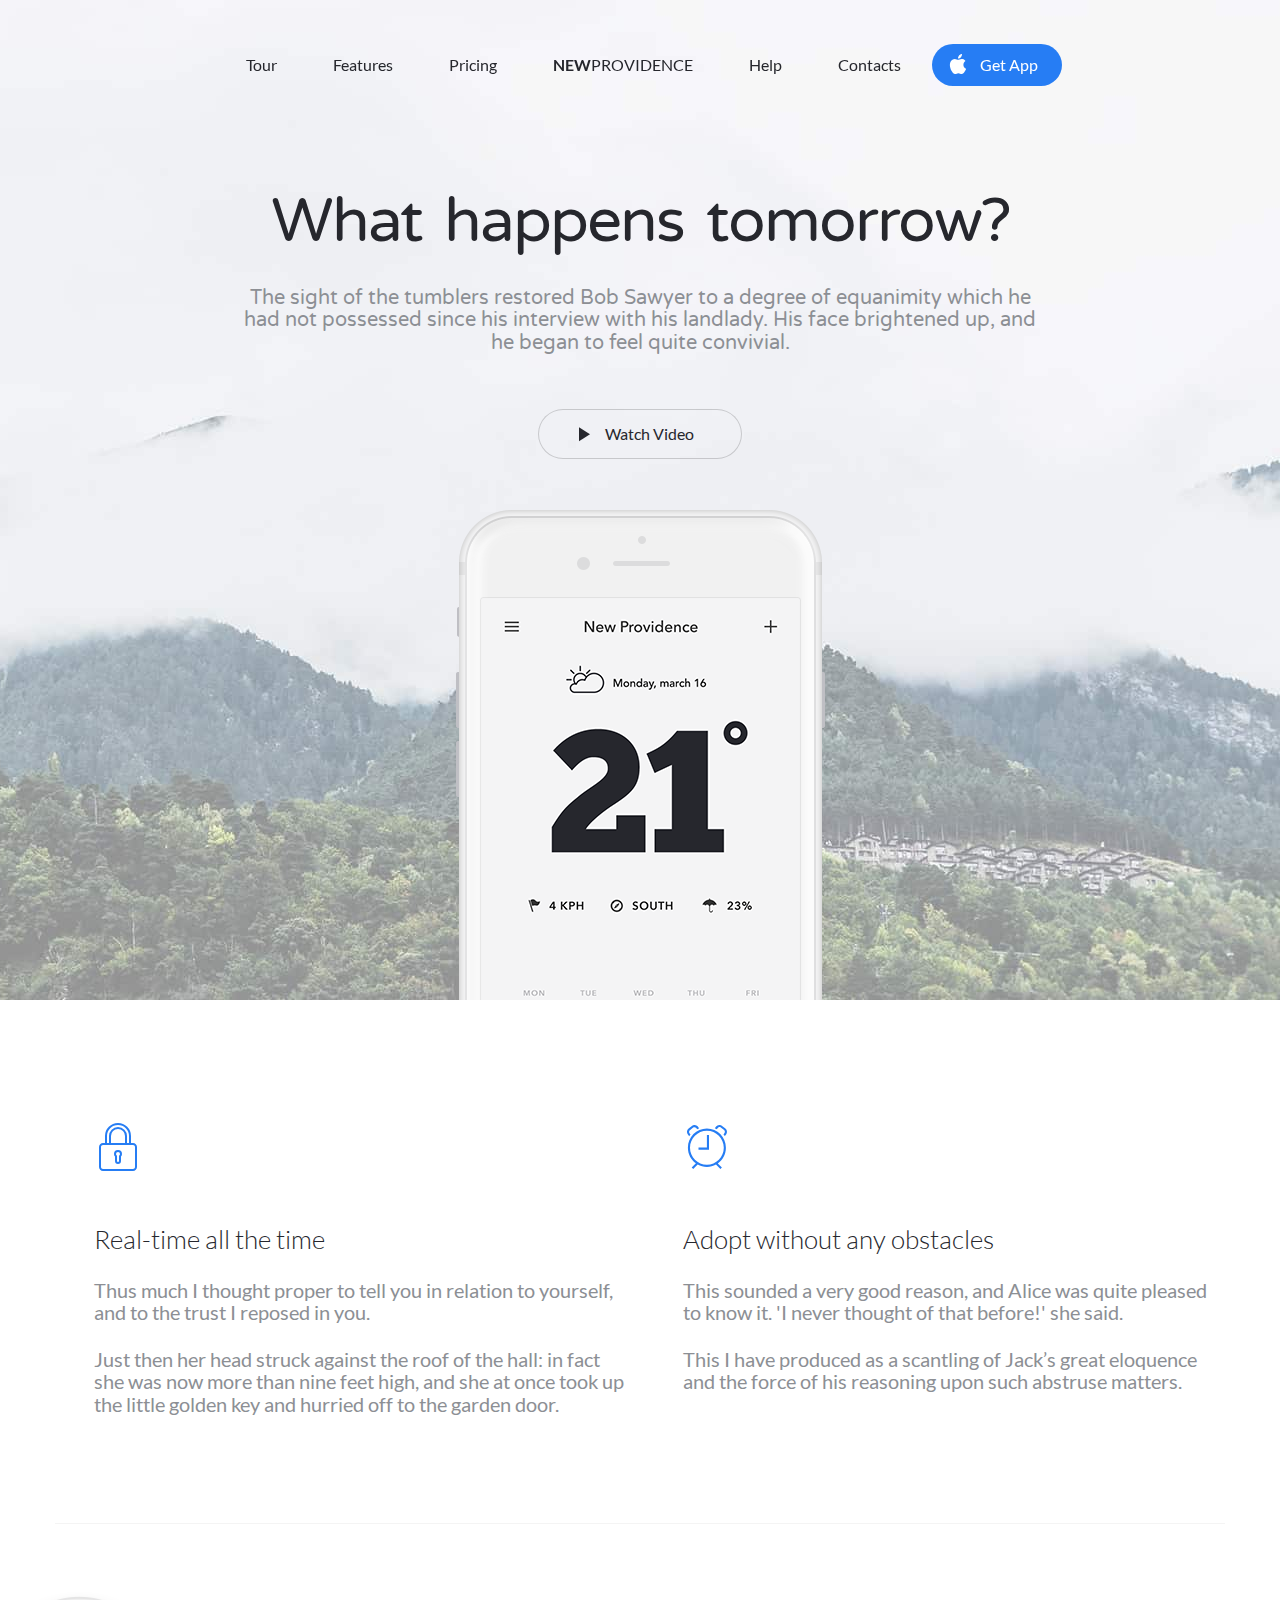
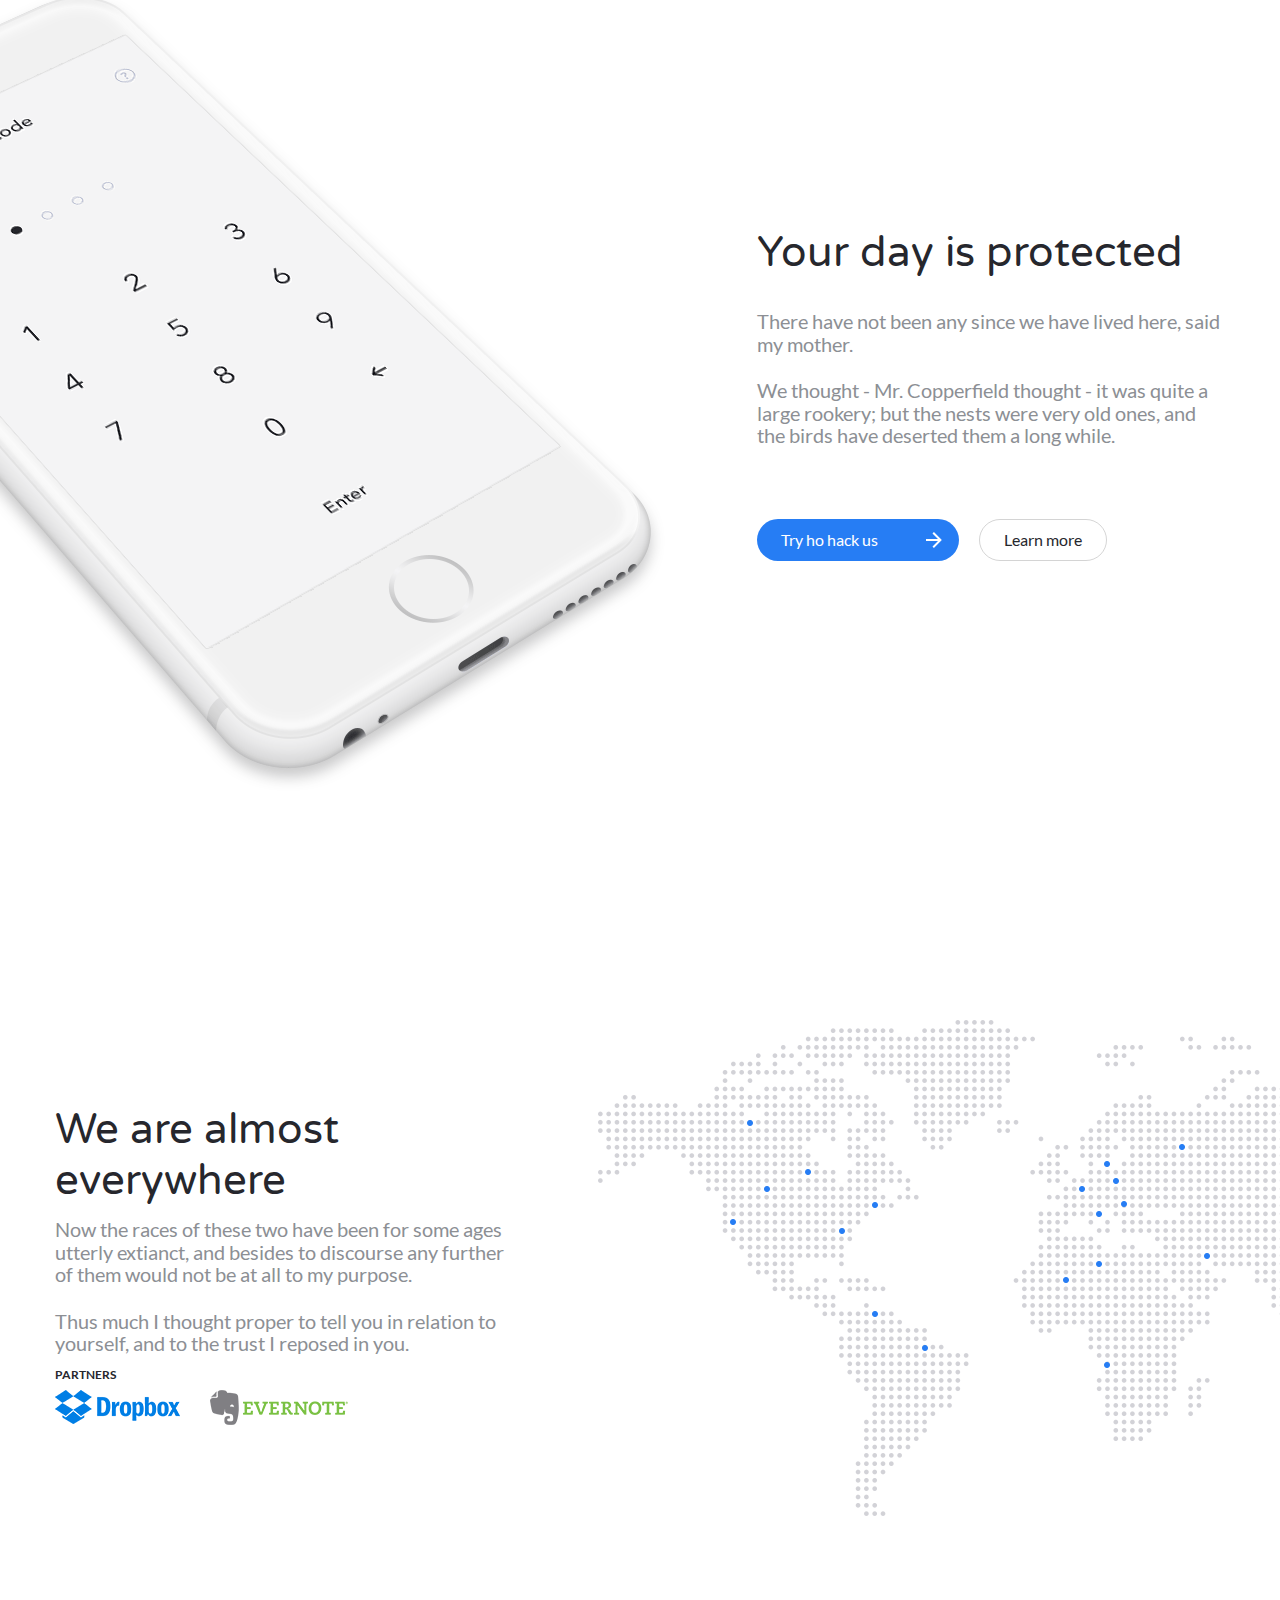
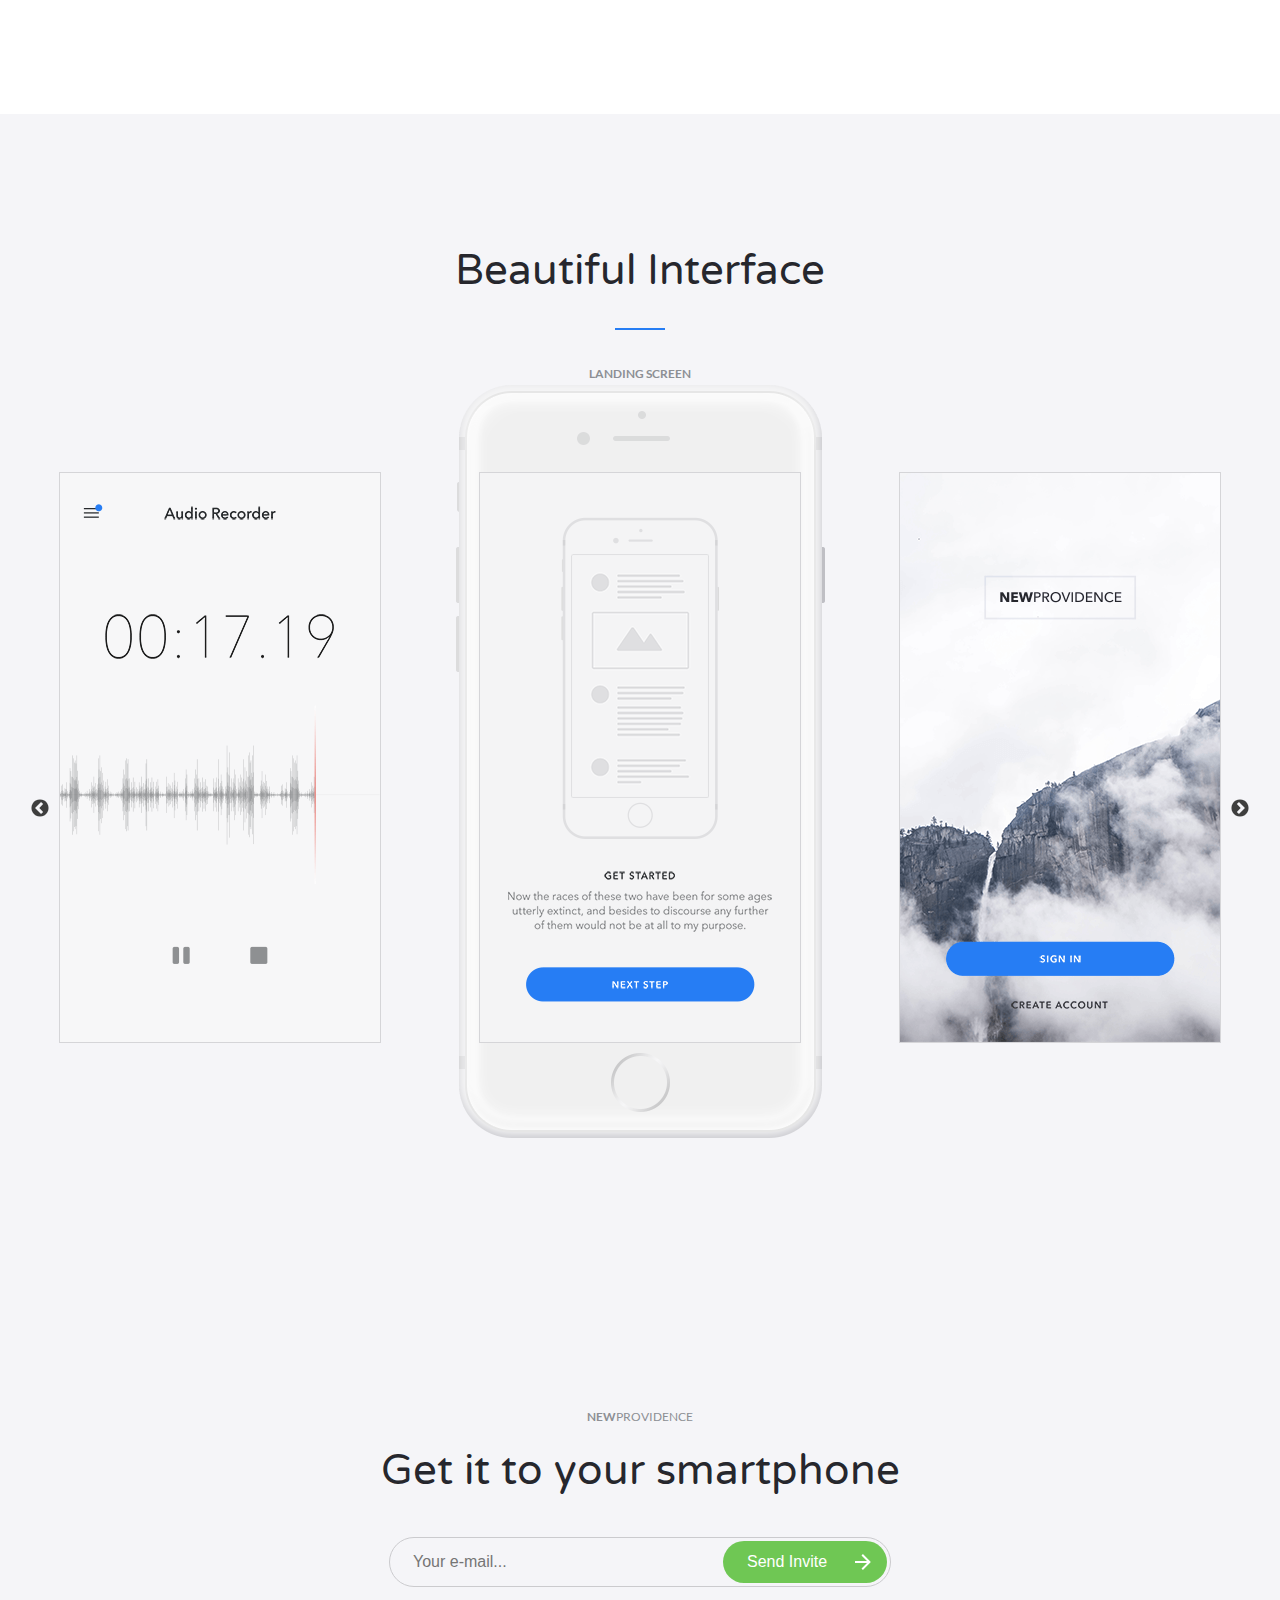
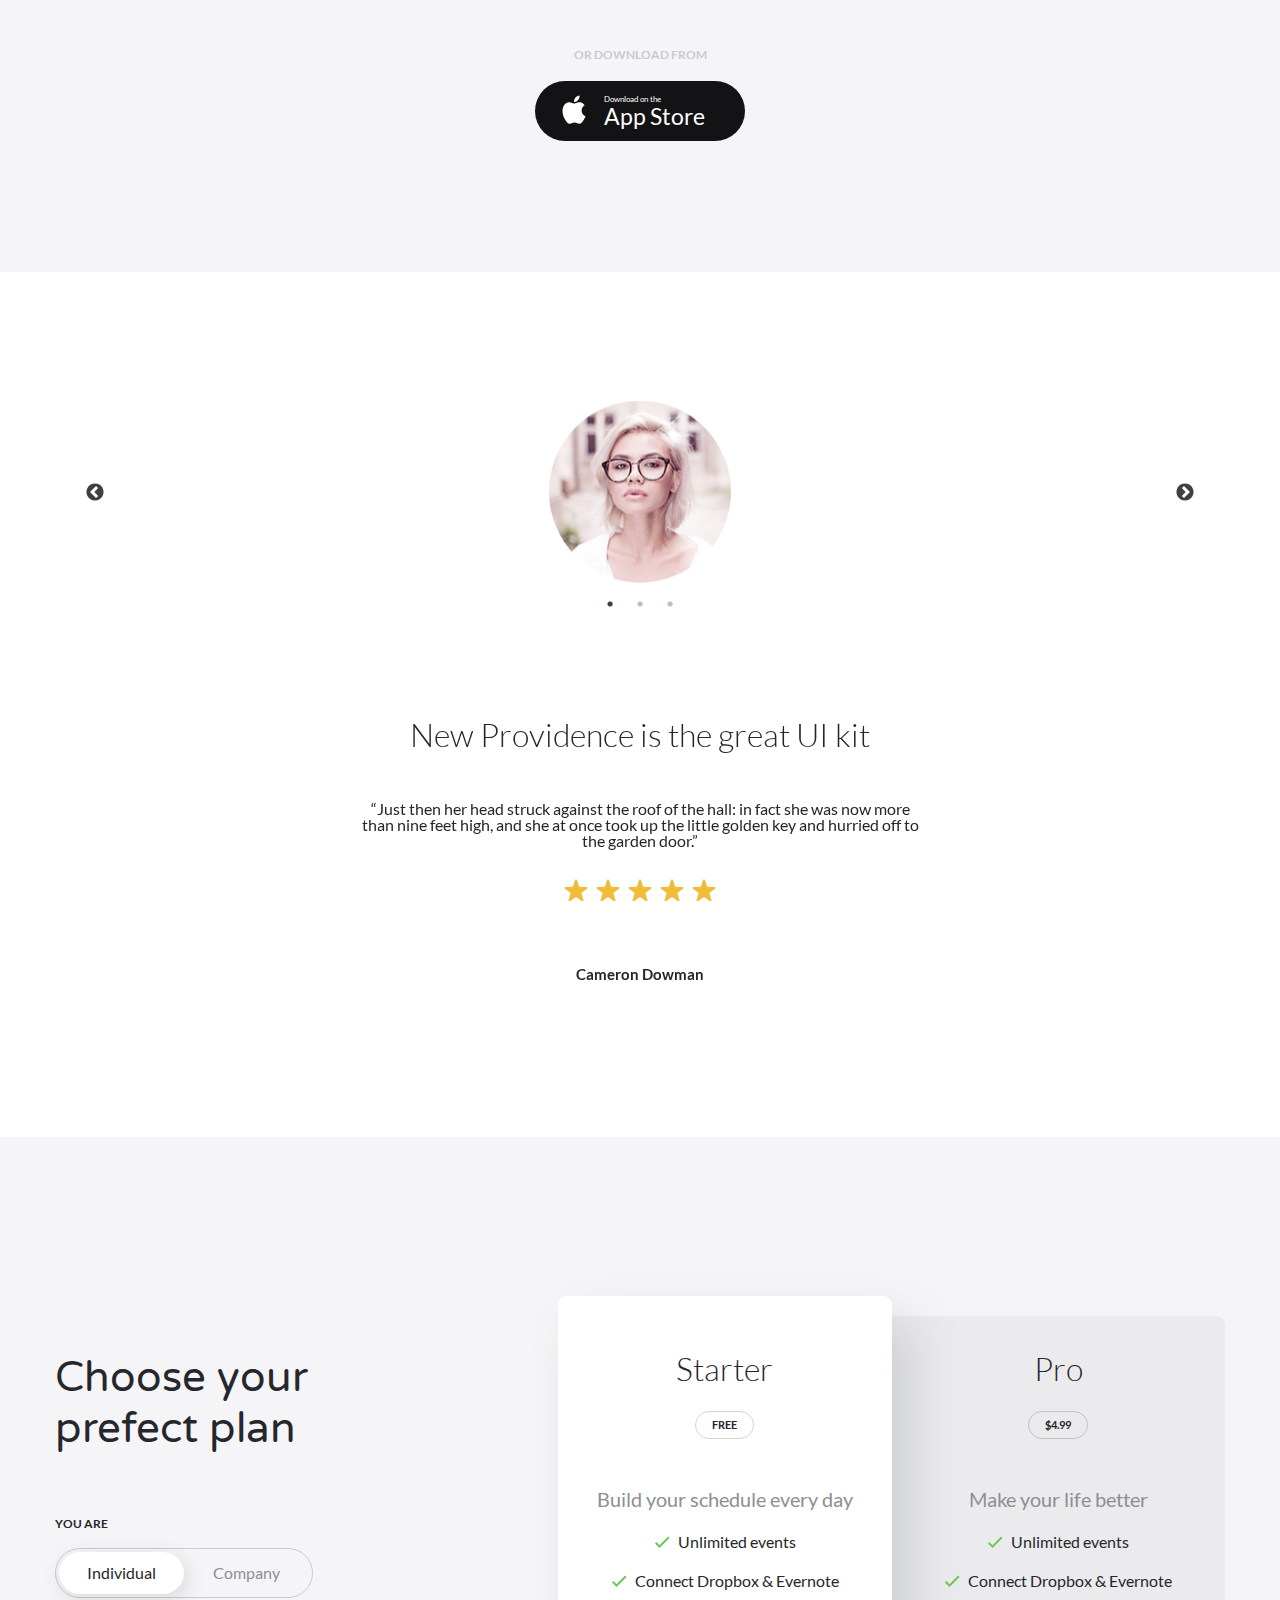
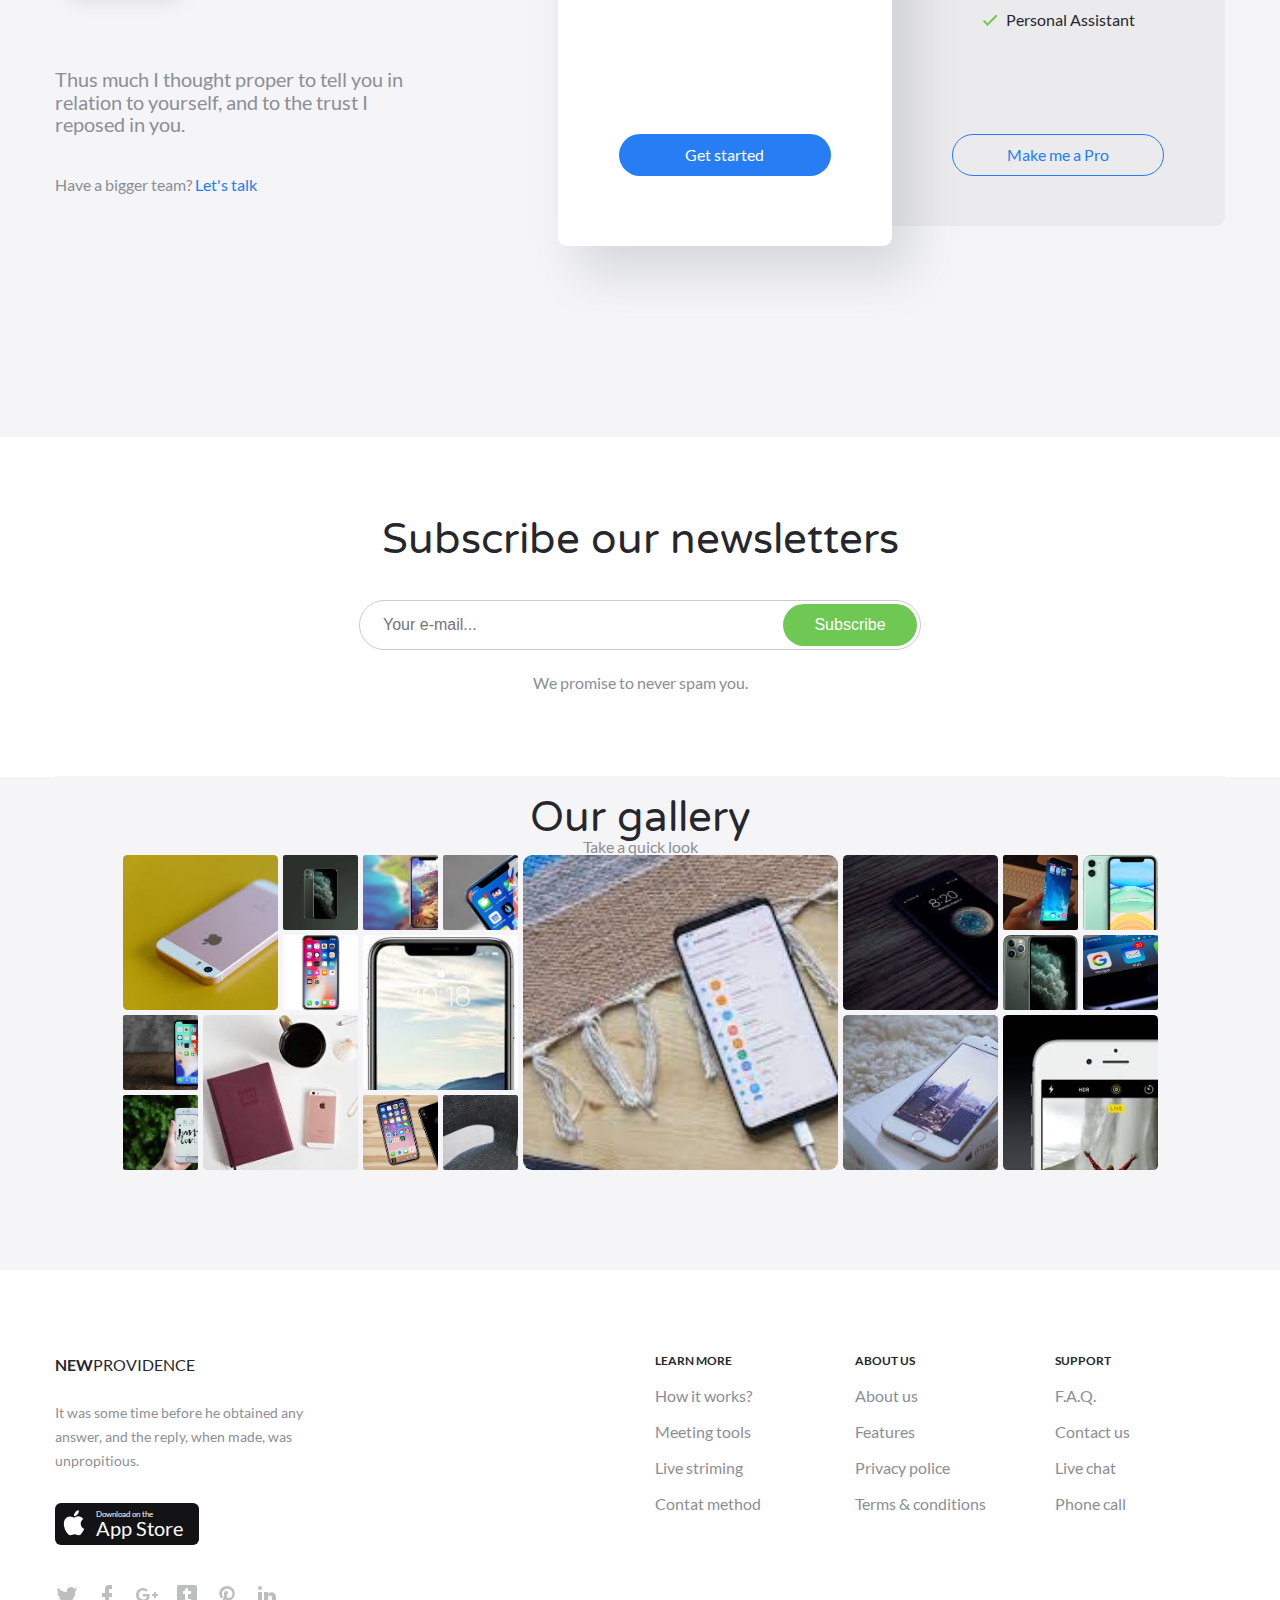
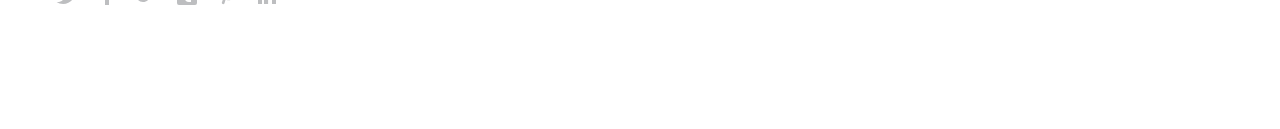
==== index.html @ 3149a1cd "create" ====
﻿<!DOCTYPE html>
<html lang="en">

<head>
    <meta charset="utf-8">
    <meta name="viewport" content="width=device-width, initial-scale=1.0, user-scalable=no">
    <title>New Providence</title>
    <link rel="shortcut icon" href="./media/ic_apple_white.png" />
    <link rel="stylesheet" href="./css/styles.css">
    <link rel="stylesheet" href="./css/slick.css">
    <link rel="stylesheet" href="./css/slick-theme.css">
</head>

<body>
    <header>
        <div class="header-container">
            <div class="container">
                <a class="menu-icon"></a>
                <img src="./media/logo.png" class="logotype" alt="logotype">
                <div class="menu-container">
                    <a class="menu-close"></a>
                    <nav>
                        <ul class="header-menu">
                            <li>
                                <a href="#tour">Tour</a>
                            </li>
                            <li>
                                <a href="#features">Features</a>
                            </li>
                            <li>
                                <a href="#plan">Pricing</a>
                            </li>
                            <li>
                                <a class="logo" href="/">New<span>Providence</span></a>

                            </li>
                            <li>
                                <a href="#">Help</a>
                            </li>
                            <li>
                                <a href="#">Contacts</a>
                            </li>
                        </ul>
                    </nav>
                    <a href="#" class="round-button round-button_blue round-button_apple">Get App</a>
                </div>
            </div>
        </div>
    </header>
    <main>
        <section>
            <div class="top-description">
                <div class="container">
                    <h2 class="top-description__title">What happens tomorrow?</h2>
                    <p class="top-description__subtitle">
                        The sight of the tumblers restored Bob Sawyer to a degree of equanimity which he had not
                        possessed since his interview with his landlady. His face brightened up, and he began to
                        feel quite convivial.
                    </p>
                    <a href="#" class="round-button round-button_play">Watch Video</a>
                    <img src="./media/header_iphone.png" class="top-description__image" alt="header-iphone">
                </div>
            </div>
        </section>
        <section>
            <div class="container feature-container">
                <div class="feature-column">
                    <img src="./media/ic_lock_blue_48px.svg" alt="lock-icon">
                    <h3 class="feature-column__title feature-column__title_lock">
                        Real-time all the time
                    </h3>
                    <p class="feature-column__text">
                        Thus much I thought proper to tell you in relation to yourself, and to the trust I
                        reposed in you.
                    </p>
                    <p class="feature-column__text">
                        Just then her head struck against the roof of the hall: in fact she was now more than
                        nine feet high, and she at once took up the little golden key and hurried off to the
                        garden door.
                    </p>
                </div>
                <div class="feature-column">
                    <img src="./media/ic_alarm_clock_blue_48px.svg" alt="clock-icon">
                    <h3 class="feature-column__title feature-column__title_alarm">
                        Adopt without any obstacles
                    </h3>
                    <p class="feature-column__text">
                        This sounded a very good reason, and Alice was quite pleased to know it. 'I never
                        thought of that before!' she said.
                    </p>
                    <p class="feature-column__text">
                        This I have produced as a scantling of Jack’s great eloquence and the force of his
                        reasoning upon such abstruse matters.
                    </p>
                </div>
            </div>
        </section>
        <section id="features">
            <div class="iphone-feature">
                <div class="container">
                    <div class="iphone-feature__block">
                        <h3 class="iphone-feature__title">
                            Your day is protected
                        </h3>
                        <p class="iphone-feature__text">
                            There have not been any since we have lived here, said my mother.
                        </p>
                        <p class="iphone-feature__text iphone-feature__text_bottom-space">
                            We thought - Mr. Copperfield thought - it was quite a large rookery; but the nests were
                            very old ones, and the birds have deserted them a long while.
                        </p>
                        <a class="round-button round-button_blue iphone-feature__button iphone-feature__button_wide"
                            href="#">
                            <span class="iphone-feature__arrow-icon"></span>Try ho hack us
                        </a><a class="round-button iphone-feature__button" href="#">Learn more</a>
                    </div>
                </div>
            </div>
        </section>
        <section>
            <div class="map-feature">
                <div class="container">
                    <div class="map-feature__block">
                        <h3 class="map-feature__title">
                            We are almost everywhere
                        </h3>
                        <p class="map-feature__text">
                            Now the races of these two have been for some ages utterly extianct, and besides to
                            discourse any further of them would not be at all to my purpose.
                        </p>
                        <p class="map-feature__text">
                            Thus much I thought proper to tell you in relation to yourself, and to the trust I
                            reposed in you.
                        </p>
                        <h6>
                            Partners
                        </h6>
                        <a class="partner-dropbox" href="#" target="_blank" rel="nofollow">
                        </a><a class="partner-evernote" href="#" target="_blank" rel="nofollow"></a>
                    </div>
                </div>
            </div>
        </section>
        <section id="tour">
            <div class="iphone-screens">
                <div class="container">
                    <h3 class="iphone-screens__title">Beautiful Interface</h3>
                    <p class="iphone-screens__subtitle">
                        Landing screen
                    </p>
                </div>
                <img src="./media/iphoneFrame.png" alt="iphone-without-screen" class="interface__frame">
                <div class="interface__slider center">
                    <div class="">
                        <img src="./media/Screen1.png" alt="screenshot-1" class="interface__img">
                    </div>
                    <div class="">
                        <img src="./media/Screen2.png" alt="screenshot-2" class="interface__img">
                    </div>
                    <div class="">
                        <img src="./media/ScreenMain.png" alt="screenshot-3" class="interface__img">
                    </div>
                    <div class="">
                        <img src="./media/Screen3.png" alt="screenshot-4" class="interface__img">
                    </div>
                    <div class="">
                        <img src="./media/Screen4.png" alt="screenshot-5" class="interface__img">
                    </div>
                </div>
            </div>
        </section>
        <section>
            <div class="invitation-block">
                <div class="container">
                    <div class="logo invitation-block__logo">New<span>Providence</span></div>
                    <h3 class="invitation-block__title">
                        Get it to your smartphone
                    </h3>
                    <form method="post" action="/" class="invitation-form">
                        <button type="submit" class="round-button round-button_green invitation-form__button">
                            Send<span>&nbsp;Invite</span>
                            <span class="invitation-form__button-arrow"></span>
                        </button>
                        <input type="email" name="address" class="invitation-form__field" maxlength="50"
                            placeholder="Your e-mail..." required>
                    </form>
                    <p class="invitation-block__divider-text">Or download from</p>
                    <a href="#" rel="nofollow" class="round-button round-button_app-store">
                        <span>Download on the</span>App Store
                    </a>
                </div>
            </div>
        </section>
        <section class="feedback" id="feedback">
            <div class="container">
                <div class="slider-nav">
                    <div class="">
                        <img src="./media/user1.jpg" alt="user photo" class="feedback__img">
                    </div>
                    <div class="">
                        <img src="./media/user3.jpg" alt="user photo" class="feedback__img">
                    </div>
                    <div class="">
                        <img src="./media/user2.jpg" alt="user photo" class="feedback__img">
                    </div>
                </div>
                <div class="slider-for">
                    <div class="">
                        <p class="feedback__title">
                            New Providence is the great UI kit
                        </p>
                        <p class="feedback__content">
                            “Just then her head struck against the roof of the hall: in fact she was now more than nine
                            feet high, and she at once took up the little golden key and hurried off to the garden
                            door.”
                        </p>
                        <img src="./media/Stars.png" alt="Stars" class="stars-img">
                        <p class="feedback__sign">
                            Cameron Dowman
                        </p>
                    </div>
                    <div class="">
                        <p class="feedback__title">
                            New Providence is the great UI kit
                        </p>
                        <p class="feedback__content">
                            “impus the little golden key and hurried off to the garden door.”
                        </p>
                        <img src="./media/Stars.png" alt="Stars" class="stars-img">
                        <p class="feedback__sign">
                            Cameron ASAD
                        </p>
                    </div>
                    <div class="">
                        <p class="feedback__title">
                            New Providence is the great UI kit
                        </p>
                        <p class="feedback__content">
                            “Lorem ipsum dolor sit amet, consectetur adipisicing elit. Sapiente vitae possimus provident
                            vel, repellendus voluptas, a vero earum soluta quas cumque perferendis, voluptate ipsam in
                            dolores saepe iure esse quos.”
                        </p>
                        <img src="./media/Stars.png" alt="Stars" class="stars-img">
                        <p class="feedback__sign">
                            Cameron POW
                        </p>
                    </div>
                </div>
            </div>
        </section>
        <section id="plan">
            <div class="plan-container">
                <div class="container">
                    <div class="plan-text">
                        <h3 class="plan-text__title">
                            Choose your prefect plan
                        </h3>
                        <p class="plan-text__subtitle">
                            You are
                        </p>
                        <div class="plan-text__switch">
                            <a class="plan-text__switch-button round-button round-button_white">Individual</a>
                            <a
                                class="plan-text__switch-button round-button round-button_white round-button_disabled">Company</a>
                        </div>
                        <p class="plan-text__description">
                            Thus much I thought proper to tell you in relation to yourself, and to the trust I
                            reposed in you.
                        </p>
                        <p class="plan-text__additional">
                            <small>
                                Have a bigger team? <a href="#">Let's talk</a>
                            </small>
                        </p>
                    </div>
                    <div class="plan-items">
                        <div class="plan-item plan-primary">
                            <article>
                                <h4 class="plan-item__title">
                                    Starter
                                </h4>
                                <p class="plan-item__price">
                                    Free
                                </p>
                                <p class="plan-item__description">
                                    Build your schedule every day
                                </p>
                                <ul class="plan-item__feature-list">
                                    <li>
                                        <p class="plan-item__feature-item">
                                            Unlimited events
                                        </p>
                                    </li>
                                    <li>
                                        <p class="plan-item__feature-item">
                                            Connect Dropbox & Evernote
                                        </p>
                                    </li>
                                </ul>
                                <a class="round-button round-button_blue plan-item__button" href="#">
                                    Get started
                                </a>
                            </article>
                        </div>
                        <div class="plan-item plan-secondary">
                            <h4 class="plan-item__title">
                                Pro
                            </h4>
                            <p class="plan-item__price">
                                $4.99
                            </p>
                            <p class="plan-item__description">
                                Make your life better
                            </p>
                            <ul class="plan-item__feature-list">
                                <li>
                                    <p class="plan-item__feature-item">
                                        Unlimited events
                                    </p>
                                </li>
                                <li>
                                    <p class="plan-item__feature-item">
                                        Connect Dropbox & Evernote
                                    </p>
                                </li>
                                <li>
                                    <p class="plan-item__feature-item">
                                        Personal Assistant
                                    </p>
                                </li>
                            </ul>
                            <a class="round-button round-button_thin-blue plan-item__button" href="#">
                                Make me a Pro
                            </a>
                        </div>
                    </div>
                </div>
            </div>
        </section>
        <section>
            <div class="container subscribe-container">
                <h3 class="subscribe-title">
                    Subscribe our newsletters
                </h3>
                <form method="post" action="/" class="subscribe-form">
                    <button type="submit" class="round-button round-button_green subscribe-form__button">
                        Subscribe
                    </button>
                    <input type="email" name="address" class="subscribe-form__field" maxlength="50"
                        placeholder="Your e-mail..." required>
                </form>
                <p class="subscribe-additional">
                    <small>
                        We promise to never spam you.
                    </small>
                </p>
            </div>
        </section>
        <section class="gallery-section">
            <h3 class="gallery-section-title">Our gallery</h3>
            <p class="gallery-section-subtitle">Take a quick look</p>
            <div class="container">
                <div class="photo photo1"></div>
                <div class="photo photo2"></div>
                <div class="photo photo3"></div>
                <div class="photo photo4"></div>
                <div class="photo photo5"></div>
                <div class="photo photo6"></div>
                <div class="photo photo7"></div>
                <div class="photo photo8"></div>
                <div class="photo photo9"></div>
                <div class="photo photo10"></div>
                <div class="photo photo11"></div>
                <div class="photo photo12"></div>
                <div class="photo photo13"></div>
                <div class="photo photo14"></div>
                <div class="photo photo15"></div>
                <div class="photo photo16"></div>
                <div class="photo photo17"></div>
                <div class="photo photo18"></div>
                <div class="photo photo19"></div>
                <div class="photo photo20"></div>
            </div>
        </section>
    </main>
    <footer>
        <div class="container footer-container">
            <div class="footer-links__container">
                <div class="footer-links">
                    <h6 class="footer-links__title">
                        Learn more
                    </h6>
                    <ul class="footer-links__list">
                        <li>
                            <a href="#">How it works?</a>
                        </li>
                        <li>
                            <a href="#">Meeting tools</a>
                        </li>
                        <li>
                            <a href="#">Live striming</a>
                        </li>
                        <li>
                            <a href="#">Contat method</a>
                        </li>
                    </ul>
                </div>
                <div class="footer-links">
                    <h6 class="footer-links__title">
                        About us
                    </h6>
                    <ul class="footer-links__list">
                        <li>
                            <a href="#">About us</a>
                        </li>
                        <li>
                            <a href="#">Features</a>
                        </li>
                        <li>
                            <a href="#">Privacy police</a>
                        </li>
                        <li>
                            <a href="#">Terms & conditions</a>
                        </li>
                    </ul>
                </div>
                <div class="footer-links">
                    <h6 class="footer-links__title">
                        Support
                    </h6>
                    <ul class="footer-links__list">
                        <li>
                            <a href="#">F.A.Q.</a>
                        </li>
                        <li>
                            <a href="#">Contact us</a>
                        </li>
                        <li>
                            <a href="#">Live chat</a>
                        </li>
                        <li>
                            <a href="#">Phone call</a>
                        </li>
                    </ul>
                </div>
            </div>
            <div class="footer-description">
                <div class="logo">New<span>Providence</span></div>
                <p class="footer-description__text">
                    It was some time before he obtained any answer, and the reply, when made, was unpropitious.
                </p>
                <a href="#" rel="nofollow" class="footer-description__button">
                    <span>Download on the</span>App Store
                </a>
                <ul class="footer-description__socials">
                    <li>
                        <a href="#" class="footer-description__socials-twitter"></a>
                    </li>
                    <li>
                        <a href="#" class="footer-description__socials-facebook"></a>
                    </li>
                    <li>
                        <a href="#" class="footer-description__socials-gplus"></a>
                    </li>
                    <li>
                        <a href="#" class="footer-description__socials-tumblr"></a>
                    </li>
                    <li>
                        <a href="#" class="footer-description__socials-pinterest"></a>
                    </li>
                    <li>
                        <a href="#" class="footer-description__socials-linkedin"></a>
                    </li>
                </ul>
            </div>
        </div>
    </footer>
    <script src="js/jquery-3.4.1.min.js"></script>
    <script src="js/slick.js"></script>
    <script src="js/scripts.js"></script>
</body>

</html>
---- css/styles.css ----
@import url("./reset.css");
@import url("./fonts.css");
* {
  outline: none;
  font-display: swap; }

html,
body {
  height: 100%;
  margin: 0;
  padding: 0;
  width: 100%; }

body {
  font-family: "Lato Regular", sans-serif;
  font-size: 16px; }

body,
.round-button,
.logo,
.invitation-form__field:focus {
  color: #26272d; }

.round-button.round-button_disabled,
.header-menu a,
.top-description__subtitle,
.feature-column__text,
.iphone-feature__text,
.map-feature__text,
.iphone-screens__subtitle,
.invitation-block__logo,
.invitation-form__field,
.customers__item-text,
.plan-text__description,
.plan-text__additional,
.plan-item__description,
.subscribe-additional,
.footer-links__list a,
.footer-description__text {
  color: #8c8f94; }

img {
  border: none;
  display: inline-block;
  max-width: 100%;
  vertical-align: top; }

button {
  cursor: pointer; }

h1,
h2,
h3,
h4,
h5,
.top-description__subtitle {
  font-family: "Varela Round", sans-serif; }

h3 {
  font-size: 32px; }

h6,
.iphone-screens__subtitle,
.invitation-block__divider-text,
.customers__item-author,
.plan-text__subtitle {
  font-size: 12px;
  font-family: "Lato Bold";
  text-transform: uppercase; }

.feature-column__title,
.customers__item-title,
.plan-item__title {
  font-family: "Lato Light", sans-serif; }

.logotype {
  display: inline-block;
  padding-top: 15px; }

a {
  color: #267df4;
  text-decoration: none; }

a:hover {
  text-decoration: none; }

.container {
  padding: 0 5%; }

.round-button,
.plan-item__price {
  border: 1px solid rgba(0, 0, 0, 0.17);
  border-radius: 21px;
  box-sizing: border-box;
  cursor: pointer;
  display: inline-block;
  font-size: 16px;
  line-height: 40px;
  height: 42px;
  padding: 0 24px;
  text-align: center;
  text-decoration: none; }

.round-button:hover {
  text-decoration: none;
  box-shadow: 0 0 10px rgba(0, 0, 0, 0.2);
  transition: background 0.7s ease 0.05s; }

.round-button_blue,
.round-button_green,
.round-button_white,
.round-button.round-button_disabled {
  line-height: 42px; }

.round-button_blue,
.round-button_green,
.round-button_app-store,
.footer-description__button {
  border: none;
  color: #fff;
  transition: background-color .3s; }

.round-button_blue {
  background-color: #267df4; }

.round-button_green {
  background-color: #6fc754; }

.round-button_white {
  background-color: #fff;
  border: none;
  box-shadow: 3px 5px 20px rgba(61, 61, 62, 0.15); }

.round-button_blue:hover,
.round-button_green:hover {
  background-color: #1565c0;
  color: #fff;
  text-decoration: none; }

.round-button_green:hover {
  background-color: #58ae3e; }

.round-button_white:hover {
  box-shadow: 2px 4px 8px rgba(61, 61, 62, 0.15);
  text-decoration: none; }

.round-button.round-button_disabled {
  background-color: transparent;
  border: none;
  box-shadow: none; }

.round-button.round-button_disabled:hover {
  text-decoration: none; }

.round-button_apple {
  background-image: url("../media/ic_apple_white.svg");
  background-position: 14px 50%;
  background-repeat: no-repeat;
  padding-left: 48px; }

.round-button_play {
  background-image: url("../media/ic_play_black.svg");
  background-position: 32px 50%;
  background-repeat: no-repeat;
  border-radius: 25px;
  line-height: 48px;
  height: 50px;
  padding-left: 66px;
  padding-right: 47px;
  margin: 21px auto; }

.round-button_app-store,
.footer-description__button {
  background: #131315 url("../media/ic_apple_white.svg") no-repeat 22px 50%;
  text-align: left; }

.round-button_app-store {
  background-size: 34px 34px;
  border-radius: 30px;
  font-size: 23px;
  line-height: 20px;
  height: 60px;
  padding: 11px 40px 0 69px; }

.round-button_app-store span,
.footer-description__button span {
  display: block;
  font-size: 8px;
  line-height: 14px; }

.round-button_app-store:hover,
.footer-description__button:hover {
  background-color: #323236;
  text-decoration: none; }

.round-button_thin-blue {
  border-color: #267df4;
  color: #267df4; }

.header-container {
  padding: 22px 0;
  position: fixed;
  transition: padding .3s, background-color .3s;
  width: 100%;
  z-index: 999;
  display: flex; }

.header-container_floating {
  background-color: #fff;
  box-shadow: 0px 5px 10px rgba(0, 0, 0, 0.1);
  padding: 10px 0; }

.logo {
  display: inline-block;
  font-size: 16px;
  font-family: "Lato Bold";
  line-height: 42px;
  height: 42px;
  text-decoration: none;
  text-transform: uppercase; }

.logo span {
  font-family: "Lato Regular"; }

.logo,
nav {
  vertical-align: top; }

.round-button_apple,
.round-button_play,
.menu-icon,
.menu-close,
.video-player__close .iphone-feature__arrow-icon,
.invitation-form__button {
  background-size: 24px 24px; }

.menu-icon,
.menu-close {
  cursor: pointer;
  display: block;
  float: left;
  height: 42px;
  margin-right: 16px;
  width: 42px; }

.menu-icon {
  background: url("../media/ic_menu_black.svg") no-repeat 50% 50%; }

.menu-close {
  background: url("../media/ic_close_white.svg") no-repeat 50% 50%;
  margin-right: 0;
  position: absolute;
  right: 0; }

.menu-container {
  background-color: #26272d;
  box-sizing: border-box;
  height: 100%;
  left: -100%;
  overflow-y: auto;
  padding: 20px;
  position: fixed;
  top: 0;
  transition: left .4s ease-in-out;
  width: 264px; }

.menu-container_opened {
  left: 0; }

.header-menu {
  list-style: none;
  margin: 0;
  padding: 0 0 16px; }

.header-menu a {
  display: inline-block;
  line-height: 42px;
  padding: 0 8px;
  text-decoration: none; }

.header-menu a:hover {
  color: #fff; }

.top-description {
  background: #f5f6f8 url("../media/bg1.jpg") no-repeat 50% 100%;
  padding-top: 134px;
  text-align: center;
  max-height: 809px;
  overflow: hidden; }

.top-description__title {
  font-size: 42px;
  margin: 0 auto; }

.top-description__subtitle {
  line-height: 22.4px;
  margin: 24px auto; }

.top-description__title,
.top-description__subtitle {
  margin-left: auto;
  margin-right: auto;
  max-width: 800px; }

.top-description__image {
  display: block;
  margin: 32px auto 0; }

.video-player {
  background: rgba(255, 255, 255, 0.9);
  box-sizing: border-box;
  height: 100%;
  padding: 16px;
  position: fixed;
  text-align: center;
  width: 100%;
  z-index: 1000; }

.video-player__block {
  box-sizing: border-box;
  display: inline-block;
  max-width: 720px;
  position: relative;
  vertical-align: middle;
  width: 100%; }

.video-player::before {
  content: '';
  display: inline-block;
  height: 100%;
  vertical-align: middle; }

.video-player__wrapper {
  background-color: #26272d;
  box-shadow: 0 12px 36px rgba(0, 0, 0, 0.15);
  height: 0;
  overflow: hidden;
  padding-bottom: 56.25%; }

.video-player__wrapper iframe,
.video-player__wrapper embed,
.video-player__wrapper object {
  height: 100%;
  position: absolute;
  left: 0;
  top: 0;
  width: 100%; }

.video-player__close {
  background: url("../media/ic_close_black.svg") no-repeat 50% 50%;
  cursor: pointer;
  display: inline-block;
  height: 32px;
  opacity: .7;
  position: absolute;
  right: 0;
  margin-top: -32px;
  width: 32px; }

.video-player__close:hover {
  opacity: 1; }

.feature-container,
.subscribe-container {
  border-bottom: 1px solid #f4f4f4; }

.feature-container {
  overflow: hidden;
  padding: 56px 16px; }

.feature-column {
  margin-left: 39px; }

.feature-column__title {
  font-size: 26px;
  line-height: 32px;
  margin: 0;
  padding: 12px 0; }

.feature-column__text,
.iphone-feature__text,
.map-feature__text,
.customers__item-text,
.plan-text__description,
.plan-item__description {
  line-height: 22.4px;
  margin: 0;
  padding: 12px 0; }

.iphone-feature > .content {
  text-align: right; }

.iphone-feature {
  padding: 56px 0 0; }

.iphone-feature__block,
.map-feature__block {
  line-height: normal;
  box-sizing: border-box;
  display: inline-block;
  text-align: left;
  vertical-align: middle; }

.iphone-feature__title {
  margin: 0 0 20px; }

.iphone-feature__text_bottom-space {
  padding-bottom: 30px; }

.iphone-feature__button {
  margin-top: 12px;
  margin-right: 20px;
  text-align: left; }

.iphone-feature__button_wide {
  padding-right: 4px;
  width: 202px; }

.iphone-feature__arrow-icon {
  background: url("../media/ic_arrow_right_white.svg") no-repeat 50% 50%;
  display: block;
  float: right;
  height: 42px;
  width: 42px; }

.map-feature {
  padding: 72px 0; }

.partner-dropbox,
.partner-evernote {
  display: inline-block;
  background: url("../media/partners.png") no-repeat;
  height: 35px;
  margin: 8px 30px 8px 0;
  width: 125px; }

.partner-evernote {
  background-position: 0 -35px;
  width: 138px; }

.partner-dropbox:hover,
.partner-evernote:hover {
  opacity: .75; }

.iphone-screens,
.invitation-block,
.plan-container,
.gallery-section {
  background-color: #f5f5f8; }

.iphone-screens,
.invitation-block {
  padding: 86px 0 51px;
  text-align: center; }

.iphone-screens__title {
  margin: 0 0 38px; }

.iphone-screens__title::after {
  background-color: #267df4;
  content: '';
  display: block;
  height: 2px;
  margin: 36px auto 0;
  width: 50px; }

.iphone-screens__subtitle,
.customers__item-author {
  margin: 0; }

.invitation-block {
  padding: 38px 0 60px; }

.invitation-block__logo {
  font-size: 12px; }

.invitation-block__title {
  margin: 12px 0 45px; }

.invitation-form,
.plan-text__switch,
.subscribe-form {
  border: 1px solid #cbcbce;
  border-radius: 25px;
  box-sizing: border-box;
  height: 50px;
  padding: 3px;
  position: relative; }

.invitation-form {
  margin: 0 auto;
  max-width: 502px; }

.invitation-form__button,
.subscribe-form__button {
  padding-right: 12px;
  position: absolute;
  right: 3px;
  text-align: left;
  width: 112px; }

.invitation-form__button span:first-child {
  display: none; }

.interface__slider {
  display: flex;
  overflow: hidden;
  position: relative;
  padding-bottom: 100px; }

.interface__img {
  margin: 92px auto;
  border: 1px solid #d5d5d8; }

.interface__frame {
  position: absolute;
  pointer-events: none;
  left: 50%;
  margin-left: -186.5px; }

.slick-arrow {
  width: 50px;
  height: 50px;
  border-radius: 50%;
  background: #000;
  color: #fff;
  position: absolute;
  border: none;
  cursor: pointer; }

.slick-arrow:focus {
  outline: none; }

.invitation-form__button-arrow {
  background: url("../media/ic_arrow_right_white.svg") no-repeat 50% 50%;
  display: block;
  float: right;
  height: 42px;
  width: 24px; }

.invitation-form__field,
.subscribe-form__field {
  background: none;
  border: none;
  box-sizing: border-box;
  font-size: 16px;
  height: 42px;
  line-height: 42px;
  padding: 0 124px 0 20px;
  width: 100%; }

.invitation-block__divider-text {
  color: #c9c9ce;
  margin: 32px 0 20px; }

.feedback {
  padding: 125px 0;
  text-align: center; }

.slider-nav {
  position: relative; }

.feedback__img {
  width: 130px;
  height: 130px;
  border-radius: 50%;
  display: block;
  margin: 0px auto; }

.feedback .slick-slide {
  opacity: 0.5; }

.feedback .slick-center {
  opacity: 1;
  transform: scale(1.4); }

.feedback .slick-track {
  margin: 30px 0; }

.slick-p {
  color: #d4d4d5;
  position: absolute;
  z-index: 20;
  top: 40px;
  left: 0px;
  background: transparent;
  transition: all 0.4s ease-out; }

.slick-p:hover {
  left: -5px;
  color: #8e8e96; }

.slick-n {
  color: #d4d4d5;
  position: absolute;
  z-index: 20;
  top: 40px;
  right: 0px;
  background: transparent;
  transition: all 0.4s ease-out; }

.slick-n:hover {
  right: -5px;
  color: #8e8e96; }

.feedback__title {
  color: #26272d;
  font-size: 32px;
  font-family: "Lato Light";
  margin-top: 70px;
  margin-bottom: 50px; }

.feedback__content {
  max-width: 570px;
  margin: 0 auto; }

.stars-img {
  display: block;
  margin: 30px auto 65px auto; }

.feedback__sign {
  font-size: 15px;
  color: #26272d;
  font-family: "Lato Bold"; }

.plan-container {
  overflow: hidden;
  padding: 89px 0 40px; }

.plan-text__title {
  margin: 0; }

.plan-text__subtitle {
  margin: 32px 0 17px; }

.plan-text__switch {
  max-width: 258px;
  margin-bottom: 38px; }

.plan-text__switch-button {
  float: left;
  width: 50%; }

.plan-text__additional {
  font-size: 14px;
  margin: 27px 0 56px; }

.plan-text__additional small,
.subscribe-additional small {
  font-size: 16px; }

.plan-item {
  box-sizing: border-box;
  margin: 0 auto;
  max-width: 335px;
  text-align: center;
  padding: 33px 24px 0;
  position: relative; }

.plan-primary,
.plan-secondary {
  border-radius: 9px; }

.plan-secondary {
  background-color: #ebebed;
  margin-top: 20px;
  margin-bottom: 20px;
  min-height: 510px; }

.plan-primary {
  background-color: #fff;
  box-shadow: 20px 25px 50px rgba(92, 95, 101, 0.2);
  min-height: 550px;
  padding-top: 53px;
  z-index: 1; }

.plan-item__price {
  border-radius: 14px;
  cursor: auto;
  font-size: 11px;
  font-family: "Lato Bold";
  line-height: 26px;
  height: 28px;
  margin: 23px 0 37px;
  padding: 0 16px;
  text-transform: uppercase; }

.plan-item__feature-list {
  list-style: none;
  margin: 0;
  padding: 0; }

.plan-item__feature-item {
  background: url("../media/ic_mark_green.svg") no-repeat 0 50%;
  background-size: 16px 16px;
  display: inline-block;
  margin: 0;
  padding: 10px 0 10px 24px; }

.plan-item__button {
  display: block;
  margin: 0 auto;
  max-width: 212px;
  position: absolute;
  bottom: 50px;
  left: 24px;
  right: 24px;
  width: 100%; }

.plan-primary .plan-item__button {
  bottom: 70px; }

.subscribe-container {
  padding-top: 62px;
  padding-bottom: 65px;
  text-align: center; }

.subscribe-title {
  margin: 0; }

.subscribe-form {
  margin: 39px auto 25px;
  max-width: 562px; }

.subscribe-form__button {
  padding: 0;
  text-align: center;
  width: 120px; }

.subscribe-form__field {
  padding-right: 132px; }

.subscribe-additional {
  font-size: 14px;
  margin: 0; }

.gallery-section {
  display: none; }

.gallery-section .container {
  display: grid;
  grid-gap: 5px;
  justify-content: center;
  grid: repeat(4, 75px)/repeat(13, 75px); }

.photo {
  background-size: cover;
  border-radius: 3%; }

.photo1 {
  grid-area: 1 / 1 / span 2 / span 2;
  background-image: url("../media/iphone/1.jpg"); }

.photo2 {
  grid-area: 1 / 3;
  background-image: url("../media/iphone/2.jpg"); }

.photo3 {
  grid-area: 2 / 3;
  background-image: url("../media/iphone/3.jpg"); }

.photo4 {
  grid-area: 3 / 1;
  background-image: url("../media/iphone/4.jpg"); }

.photo5 {
  grid-area: 4 / 1;
  background-image: url("../media/iphone/5.jpg"); }

.photo6 {
  grid-area: 3 / 2 / span 2 / span 2;
  background-image: url("../media/iphone/6.jpg"); }

.photo7 {
  grid-area: 1 / 4;
  background-image: url("../media/iphone/7.jpg"); }

.photo8 {
  grid-area: 1 / 5;
  background-image: url("../media/iphone/8.jpg"); }

.photo9 {
  grid-area: 2 / 4 / span 2 / span 2;
  background-image: url("../media/iphone/9.jpg"); }

.photo10 {
  grid-area: 4 / 4;
  background-image: url("../media/iphone/10.jpg"); }

.photo11 {
  grid-area: 4 / 5;
  background-image: url("../media/iphone/11.jpg"); }

.photo12 {
  grid-area: 1 / 6 / span 4 / span 4;
  background-image: url("../media/iphone/14.jpg"); }

.photo13 {
  grid-area: 1 / 10 / span 2 / span 2;
  background-image: url("../media/iphone/13.jpg"); }

.photo14 {
  grid-area: 3 / 10 / span 2 / span 2;
  background-image: url("../media/iphone/12.jpg"); }

.photo15 {
  grid-area: 1 / 12;
  background-image: url("../media/iphone/15.jpg"); }

.photo16 {
  grid-area: 1 / 13;
  background-image: url("../media/iphone/16.jpg"); }

.photo17 {
  grid-area: 2 / 12;
  background-image: url("../media/iphone/17.jpg"); }

.photo18 {
  grid-area: 2 / 13;
  background-image: url("../media/iphone/18.jpg"); }

.photo19 {
  grid-area: 3 / 12 / span 2 / span 2;
  background-image: url("../media/iphone/19.jpg"); }

.photo20 {
  display: none;
  background-image: url("../media/iphone/20.jpg"); }

/* (75px + 5px) * 13 columns = 1040px */
@media (max-width: 1040px) {
  .container {
    grid: repeat(5, 75px)/repeat(10, 75px); }

  .photo1 {
    grid-area: 1 / 1; }

  .photo2 {
    grid-area: 1 / 2; }

  .photo3 {
    grid-area: 2 / 2; }

  .photo4 {
    grid-area: 2 / 1; }

  .photo5 {
    grid-area: 5 / 1; }

  .photo6 {
    grid-area: 3 / 1 / span 2 / span 2; }

  .photo7 {
    grid-area: 1 / 3 / span 4 / span 4; }

  .photo8 {
    grid-area: 5 / 4; }

  .photo9 {
    grid-area: 5 / 3; }

  .photo10 {
    grid-area: 5 / 2; }

  .photo11 {
    grid-area: 5 / 5; }

  .photo12 {
    grid-area: 5 / 6; }

  .photo13 {
    grid-area: 3 / 9; }

  .photo14 {
    grid-area: 5 / 7; }

  .photo15 {
    grid-area: 1 / 7 / span 2 / span 2; }

  .photo16 {
    grid-area: 3 / 7 / span 2 / span 2; }

  .photo17 {
    grid-area: 5 / 8; }

  .photo18 {
    grid-area: 3 / 10; }

  .photo19 {
    grid-area: 1 / 9 / span 2 / span 2; }

  .photo20 {
    display: block;
    grid-area: 4 / 9 / span 2 / span 2; } }
.footer-container {
  padding-top: 34px;
  padding-bottom: 60px; }

.footer-links__list {
  list-style: none;
  margin: 0 0 36px;
  padding: 0; }

.footer-links__list a {
  display: inline-block;
  line-height: 36px;
  text-decoration: none; }

.footer-links__list a:hover {
  text-decoration: none;
  color: #000;
  opacity: 0.9; }

.footer-links__title {
  margin: 11px 0; }

.footer-description {
  max-width: 270px; }

.footer-description__text {
  font-size: 14px;
  line-height: 24px;
  margin: 15px 0 30px; }

.footer-description__button {
  background-position: 4px 50%;
  background-size: 30px 30px;
  border-radius: 6px;
  box-sizing: border-box;
  display: inline-block;
  font-size: 20px;
  line-height: 16px;
  height: 42px;
  padding: 6px 16px 0 41px;
  text-decoration: none; }

.footer-description__button span {
  line-height: 11px; }

.footer-description__socials {
  list-style: none;
  margin: 38px 0 0;
  overflow: hidden;
  padding: 0; }

.footer-description__socials li {
  float: left;
  margin-right: 16px; }

.footer-description__socials li:last-child {
  margin-right: 0; }

.footer-description__socials-twitter,
.footer-description__socials-facebook,
.footer-description__socials-gplus,
.footer-description__socials-tumblr,
.footer-description__socials-pinterest,
.footer-description__socials-linkedin {
  background: url("../media/socials_sprite.svg") no-repeat 0 0;
  background-size: 48px 144px;
  display: inline-block;
  height: 24px;
  width: 24px; }

.footer-description__socials-twitter:hover {
  background-position: -24px 0; }

.footer-description__socials-facebook {
  background-position: 0 -24px; }

.footer-description__socials-facebook:hover {
  background-position: -24px -24px; }

.footer-description__socials-gplus {
  background-position: 0 -48px; }

.footer-description__socials-gplus:hover {
  background-position: -24px -48px; }

.footer-description__socials-tumblr {
  background-position: 0 -72px; }

.footer-description__socials-tumblr:hover {
  background-position: -24px -72px; }

.footer-description__socials-pinterest {
  background-position: 0 -96px; }

.footer-description__socials-pinterest:hover {
  background-position: -24px -96px; }

.footer-description__socials-linkedin {
  background-position: 0 -120px; }

.footer-description__socials-linkedin:hover {
  background-position: -24px -120px; }

@media screen and (min-width: 600px) {
  .feature-column__text,
  .iphone-feature__text,
  .map-feature__text,
  .customers__item-text,
  .plan-text__description,
  .plan-item__description {
    font-size: 20px; }

  .feature-column {
    float: left;
    max-width: 46%;
    width: 46%; }

  .feature-column:first-child {
    margin-right: 1%; }

  .invitation-form__button {
    width: 164px; }

  .slick-prev,
  .slick-next {
    z-index: -100; }

  .invitation-form__button span:first-child {
    display: inline; }

  .invitation-form__field {
    padding-right: 176px; }

  .customers-toggles__item {
    height: 130px;
    width: 130px; }

  .customers__item {
    padding: 66px 20px 0; }

  .customers__item-title,
  .plan-item__title {
    font-size: 32px; }

  .customers__item-text {
    padding: 40px 0 24px; }

  .customers__item-author {
    margin-top: 60px; }

  .plan-container {
    padding-bottom: 80px; }

  .plan-item {
    float: left;
    width: 50%; }

  .plan-secondary {
    border-radius: 9px 0 0 9px; }

  .plan-primary + .plan-secondary {
    border-radius: 0 9px 9px 0; }

  .subscribe-form__button {
    width: 134px; }

  .subscribe-form__field {
    padding-right: 146px; }

  .footer-links {
    float: left;
    width: 33%; } }
@media screen and (min-width: 768px) {
  h3 {
    font-size: 42px; }

  .video-player__close {
    margin-top: -48px;
    height: 48px;
    width: 48px; }

  .iphone-feature {
    background: url("../media/iphone-feature.png") no-repeat 50% 50%;
    background-size: 1361px auto;
    line-height: 599px; }

  .map-feature {
    background: url("../media/map-feature.png") no-repeat 50% 50%;
    background-size: 1428px auto;
    line-height: 372px;
    padding: 100px 0; }

  .iphone-feature__block {
    padding-left: 60%; }

  .map-feature__block {
    padding-right: 60%; }

  .invitation-block {
    padding: 58px 0 131px; }

  .invitation-block__divider-text {
    margin: 62px 0 20px; }

  .plan-text__subtitle {
    margin-top: 62px; }

  .plan-text__switch {
    margin-bottom: 58px; } }
@media screen and (min-width: 1000px) {
  .feature-column img {
    padding: 27px 0 40px 0; }

  .logotype {
    display: none; }

  .header-container {
    padding: 44px 0; }

  .header-container_floating {
    padding: 10px 0; }

  .menu-icon,
  .menu-close {
    display: none; }

  .menu-container {
    background-color: transparent;
    display: block;
    float: right;
    overflow-y: visible;
    padding: 0;
    position: static;
    width: auto; }

  nav {
    display: inline-block; }

  .header-menu li {
    float: left;
    padding: 0 20px; }

  .header-menu li a {
    color: #26272d; }

  .header-menu li a:hover {
    color: #267df4;
    text-decoration: none; }

  .top-description {
    padding-top: 191px; }

  .top-description__title {
    font-size: 62px;
    letter-spacing: -2px;
    word-spacing: 8px; }

  .top-description__subtitle {
    font-size: 20px;
    margin: 34px auto; }

  .top-description__image {
    margin-top: 30px; }

  .iphone-feature__text_bottom-space {
    padding-bottom: 60px; }

  .iphone-feature {
    padding: 68px 0; }

  .map-feature {
    padding: 161px 0; }

  .iphone-screens {
    margin-top: 37px;
    padding: 136px 0 101px; }

  .iphone-screens__image {
    background-size: 1342px auto;
    height: 584px; }

  .plan-container {
    padding: 129px 0 121px; }

  .plan-container .container {
    line-height: 550px; }

  .plan-text__additional {
    margin-bottom: 0; }

  .plan-text {
    display: inline-block;
    line-height: normal;
    vertical-align: middle;
    width: 32%; }

  .plan-items {
    display: block;
    float: right;
    line-height: normal;
    width: 57%; }

  .subscribe-container {
    padding-top: 82px;
    padding-bottom: 85px; }

  .footer-links__container {
    float: right;
    overflow: hidden; }

  .footer-links {
    margin-right: 30px;
    width: 170px; }

  .footer-links:nth-child(3) {
    margin-right: 0; } }
@media screen and (min-width: 1200px) {
  .container {
    max-width: 1170px;
    margin: 0 auto;
    padding: 0; }

  .feature-container {
    padding: 96px 0; }

  .customers-container {
    padding: 132px 0 124px; }

  .iphone-feature {
    background-size: 1814px auto;
    line-height: 799px; }

  .map-feature {
    background-size: 1904px auto;
    line-height: 496px; }

  .iphone-screens__image {
    background-size: 1789px auto;
    height: 779px; }

  .plan-container {
    padding: 159px 0 191px; }

  .gallery-section {
    display: block;
    padding: 20px 5% 100px 5%; }

  .gallery-section-title {
    text-align: center; }

  .gallery-section-subtitle {
    color: #8c8f94;
    text-align: center; }

  .subscribe-container {
    padding-top: 82px;
    padding-bottom: 85px; }

  .footer-container {
    padding-top: 74px;
    padding-bottom: 120px; } }

/*# sourceMappingURL=styles.css.map */
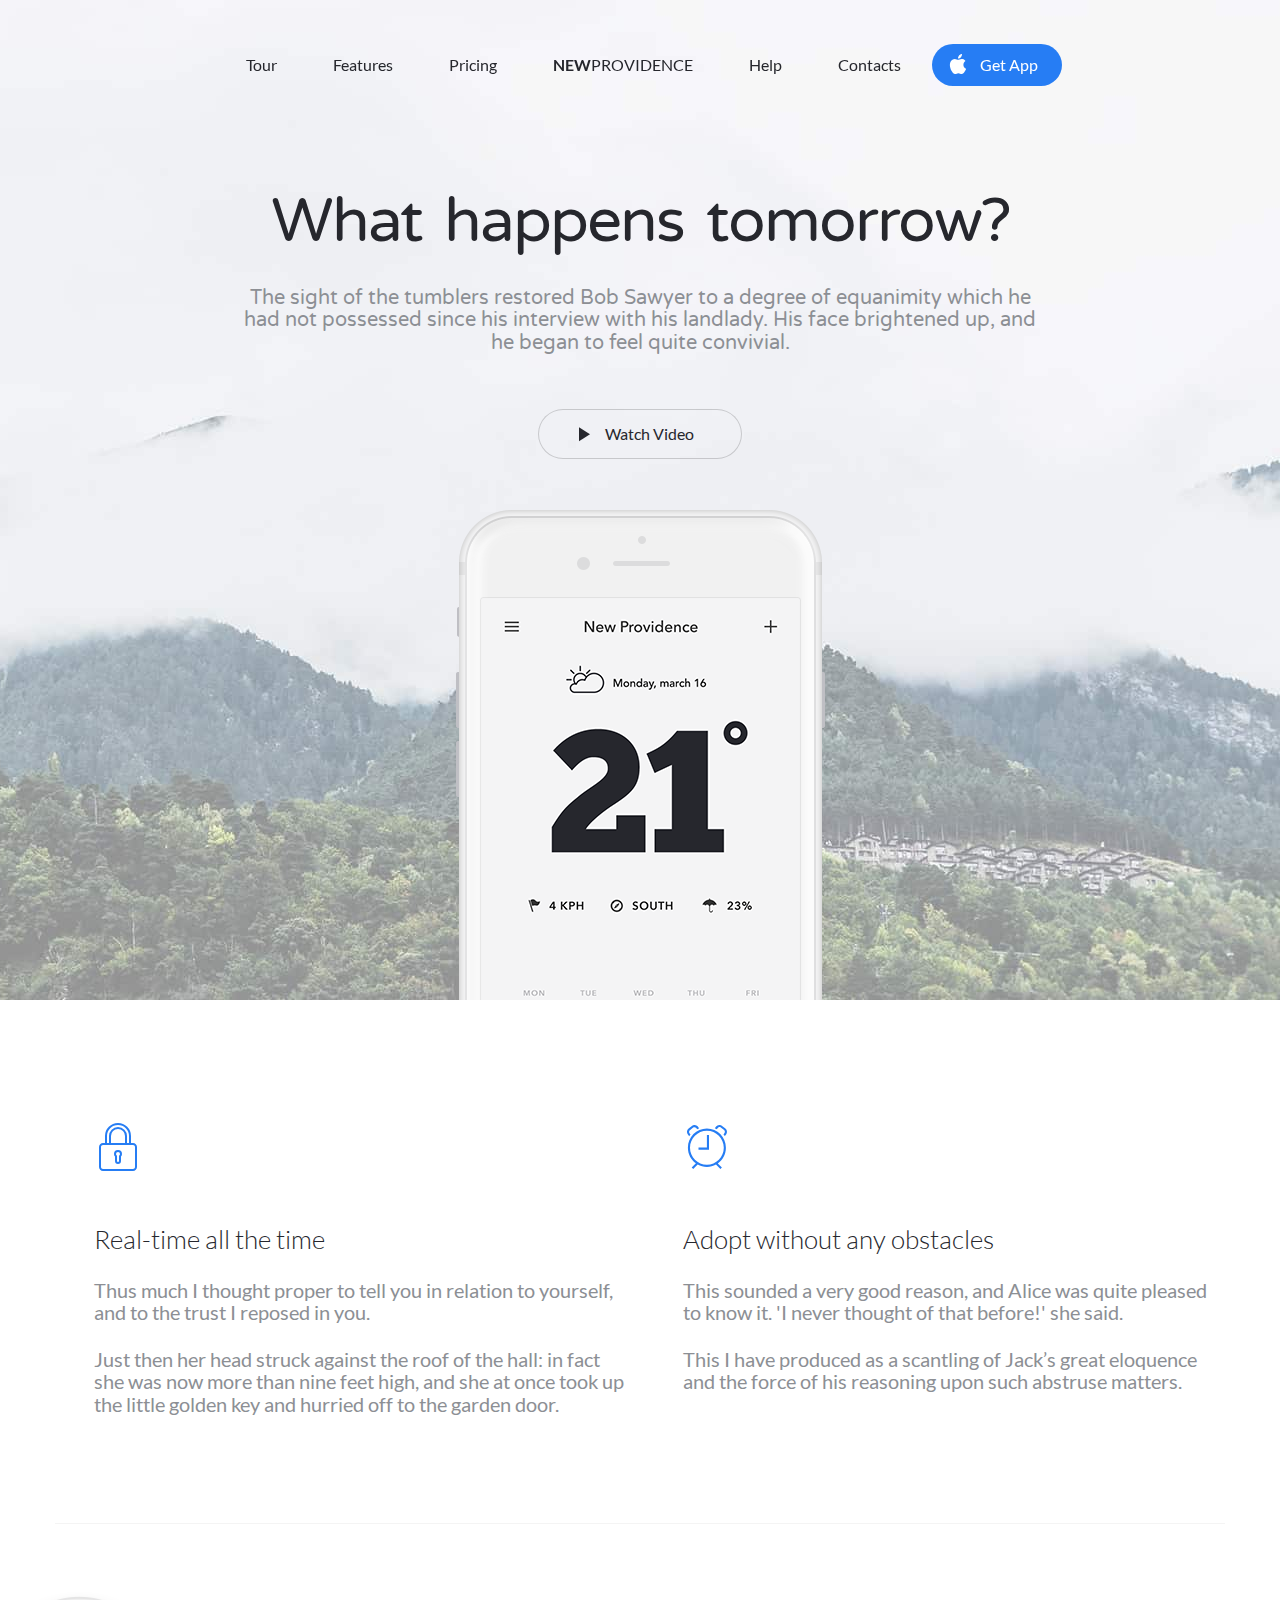
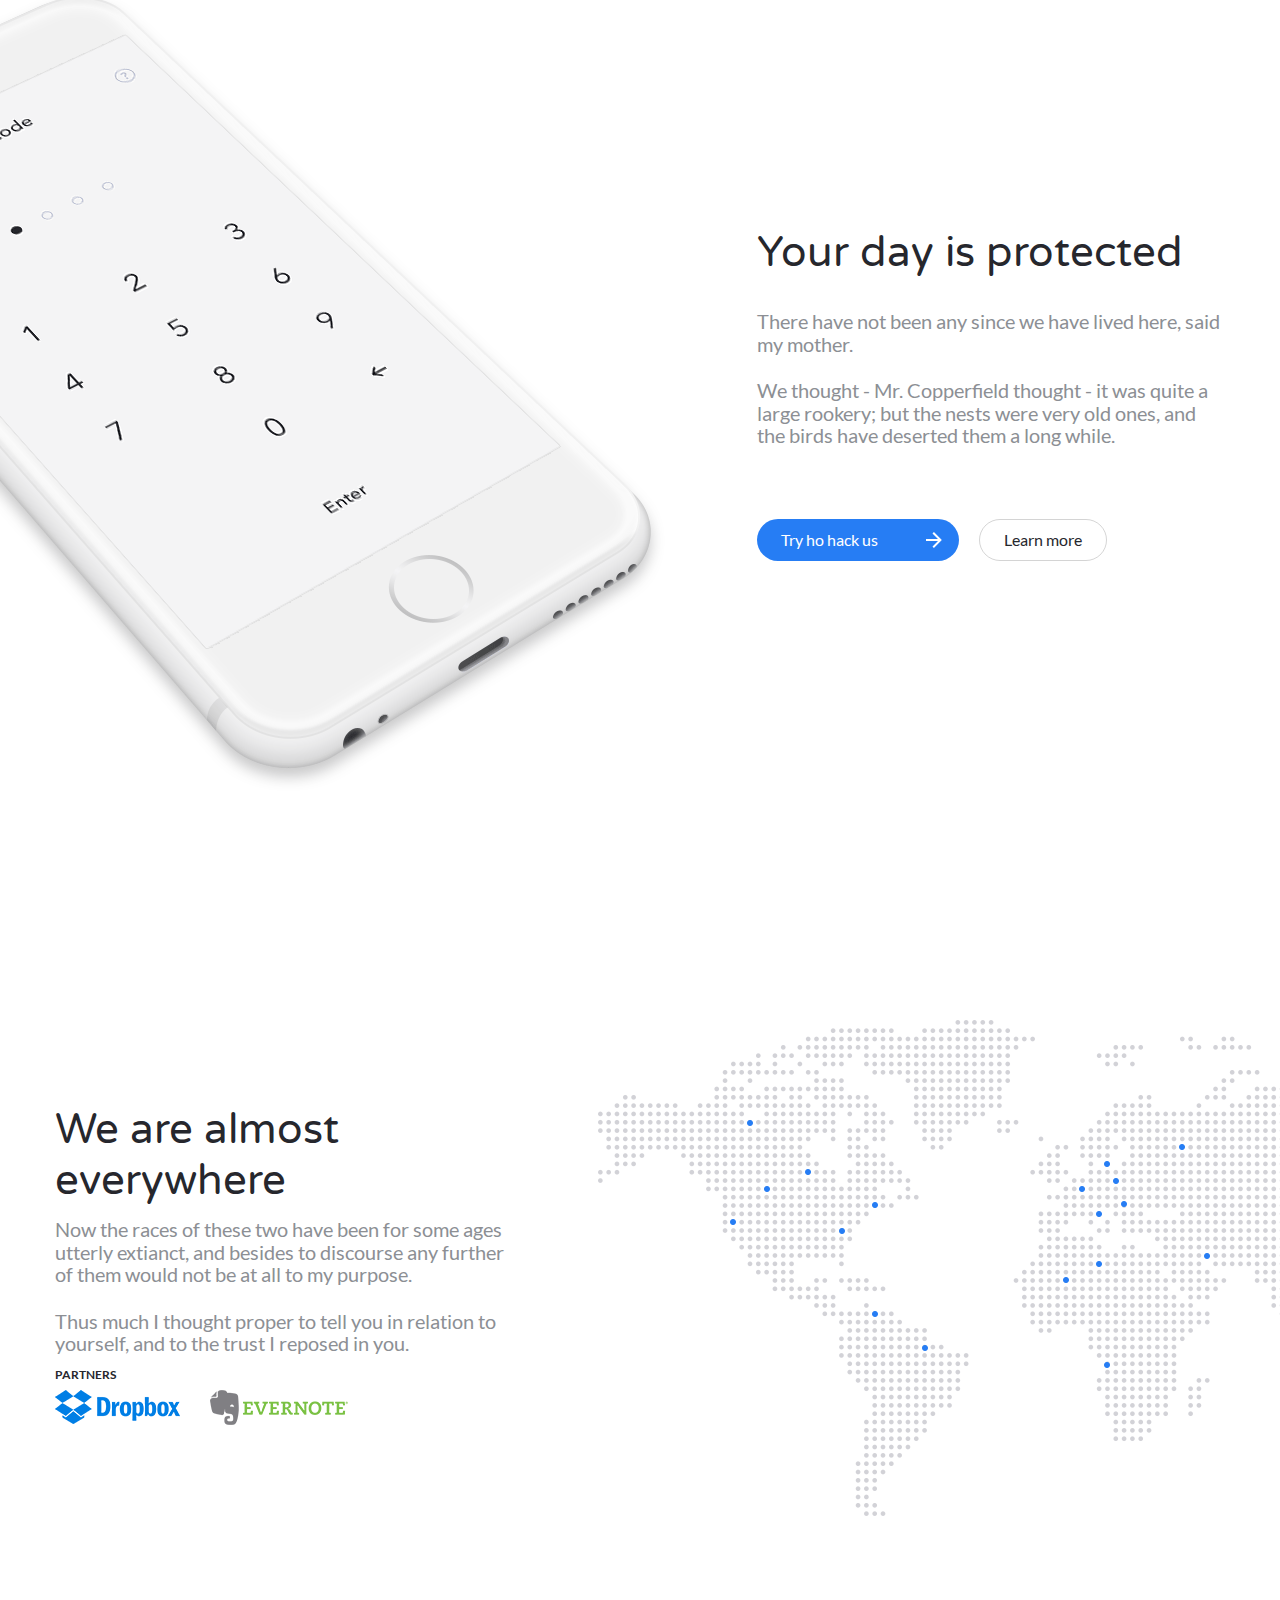
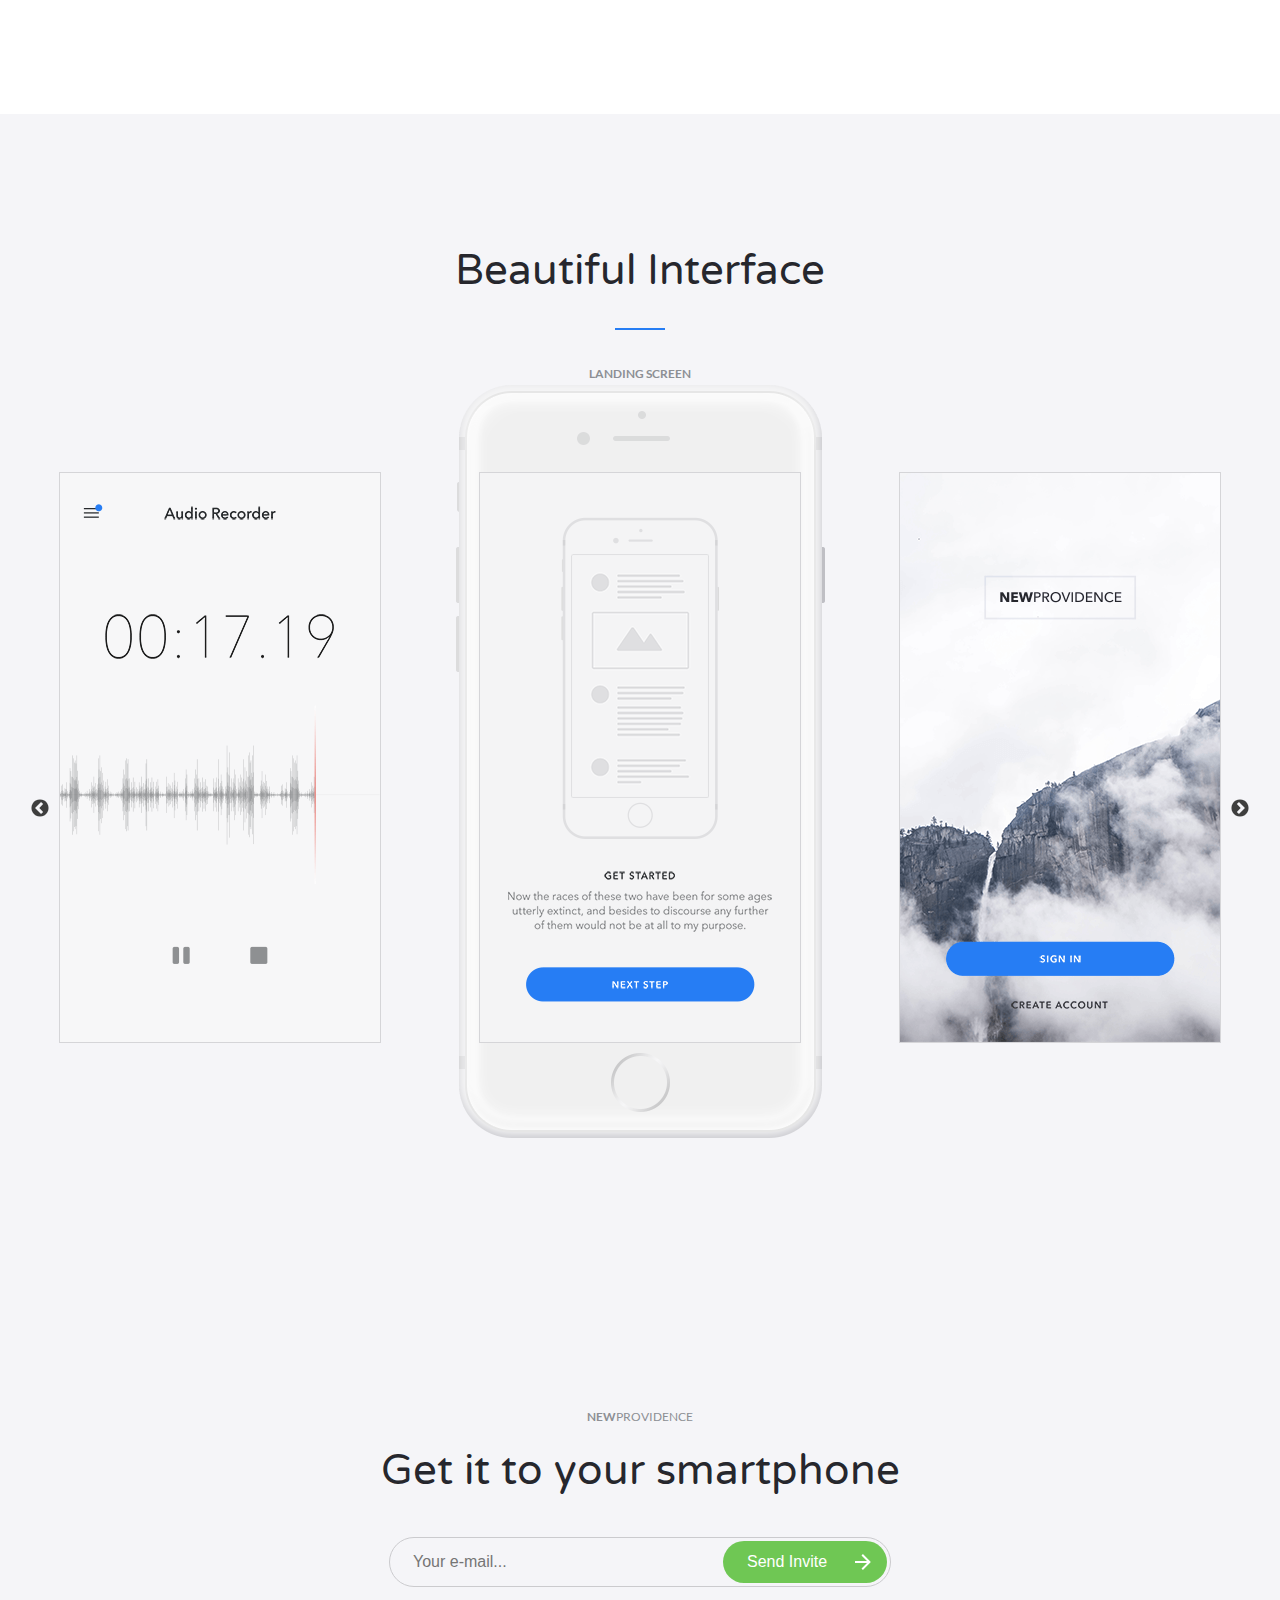
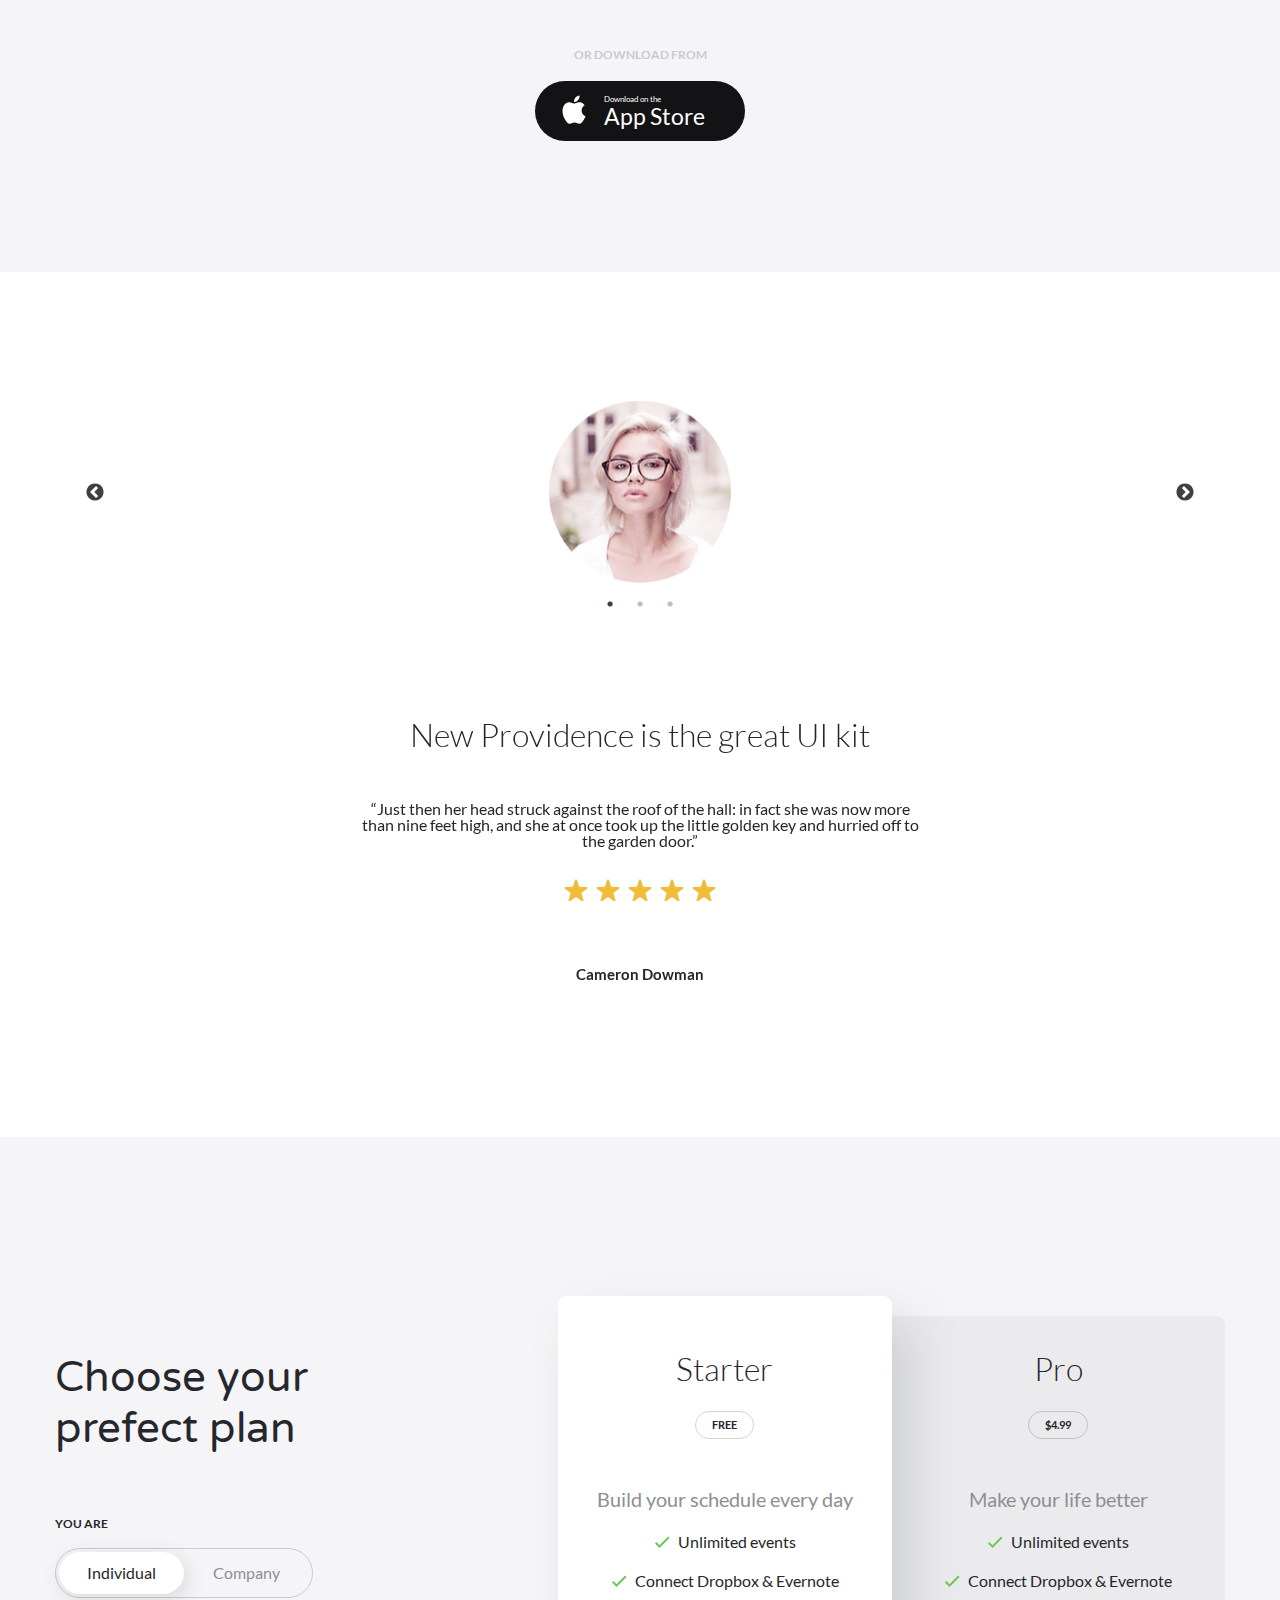
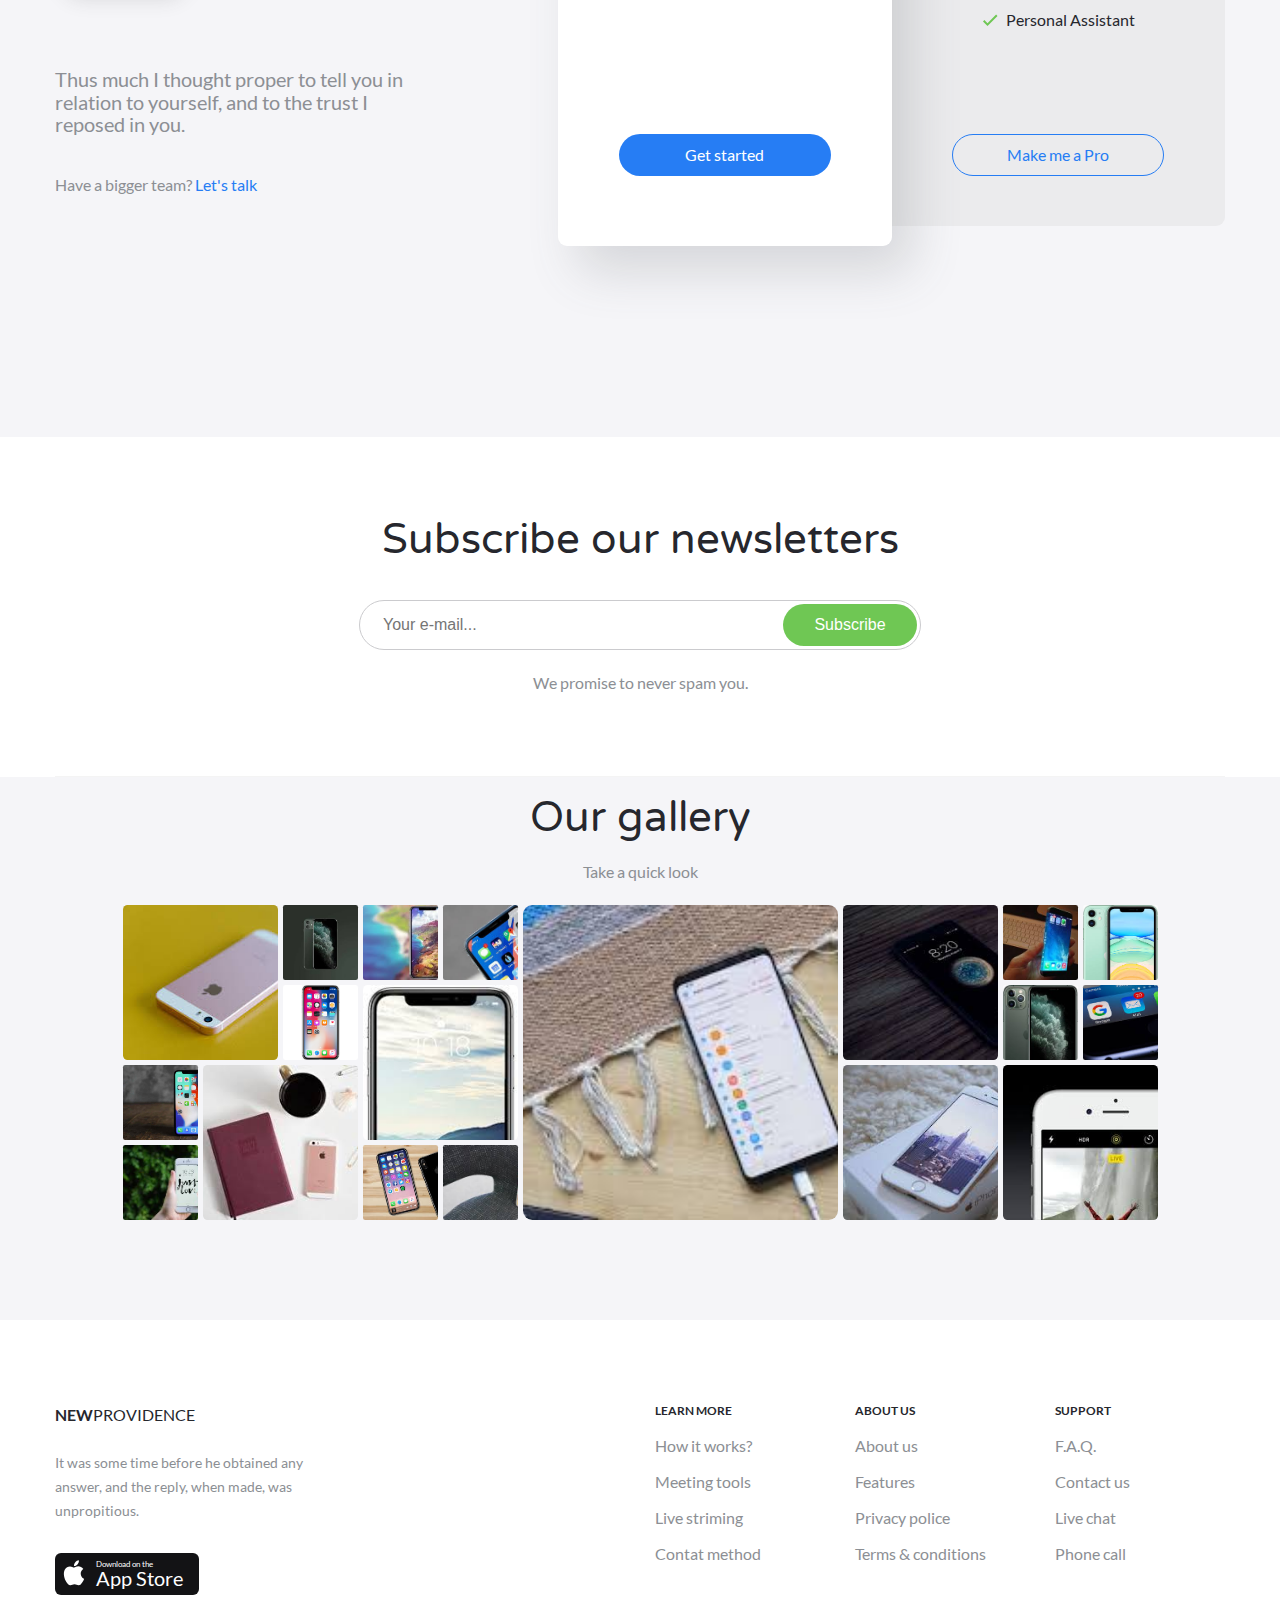
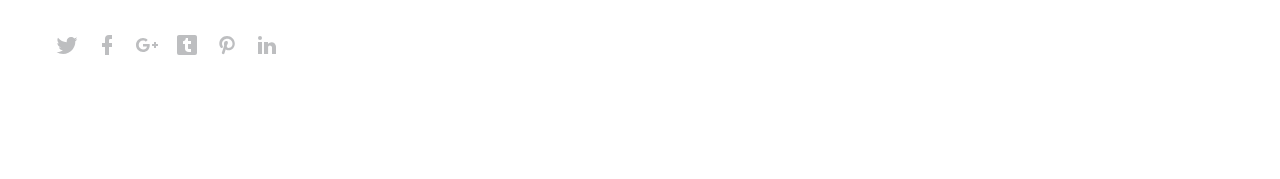
==== commit 49727ea2: "fix minor bugs" ====
--- a/index.html
+++ b/index.html
@@ -205,7 +205,7 @@
                     </div>
                 </div>
                 <div class="slider-for">
-                    <div class="">
+                    <div>
                         <p class="feedback__title">
                             New Providence is the great UI kit
                         </p>
@@ -219,7 +219,7 @@
                             Cameron Dowman
                         </p>
                     </div>
-                    <div class="">
+                    <div>
                         <p class="feedback__title">
                             New Providence is the great UI kit
                         </p>
@@ -231,7 +231,7 @@
                             Cameron ASAD
                         </p>
                     </div>
-                    <div class="">
+                    <div>
                         <p class="feedback__title">
                             New Providence is the great UI kit
                         </p>
--- a/css/styles.css
+++ b/css/styles.css
@@ -518,19 +518,6 @@
   left: 50%;
   margin-left: -186.5px; }
 
-.slick-arrow {
-  width: 50px;
-  height: 50px;
-  border-radius: 50%;
-  background: #000;
-  color: #fff;
-  position: absolute;
-  border: none;
-  cursor: pointer; }
-
-.slick-arrow:focus {
-  outline: none; }
-
 .invitation-form__button-arrow {
   background: url("../media/ic_arrow_right_white.svg") no-repeat 50% 50%;
   display: block;
@@ -577,32 +564,6 @@
 .feedback .slick-track {
   margin: 30px 0; }
 
-.slick-p {
-  color: #d4d4d5;
-  position: absolute;
-  z-index: 20;
-  top: 40px;
-  left: 0px;
-  background: transparent;
-  transition: all 0.4s ease-out; }
-
-.slick-p:hover {
-  left: -5px;
-  color: #8e8e96; }
-
-.slick-n {
-  color: #d4d4d5;
-  position: absolute;
-  z-index: 20;
-  top: 40px;
-  right: 0px;
-  background: transparent;
-  transition: all 0.4s ease-out; }
-
-.slick-n:hover {
-  right: -5px;
-  color: #8e8e96; }
-
 .feedback__title {
   color: #26272d;
   font-size: 32px;
@@ -1244,7 +1205,8 @@
 
   .gallery-section-subtitle {
     color: #8c8f94;
-    text-align: center; }
+    text-align: center;
+    padding: 25px; }
 
   .subscribe-container {
     padding-top: 82px;
